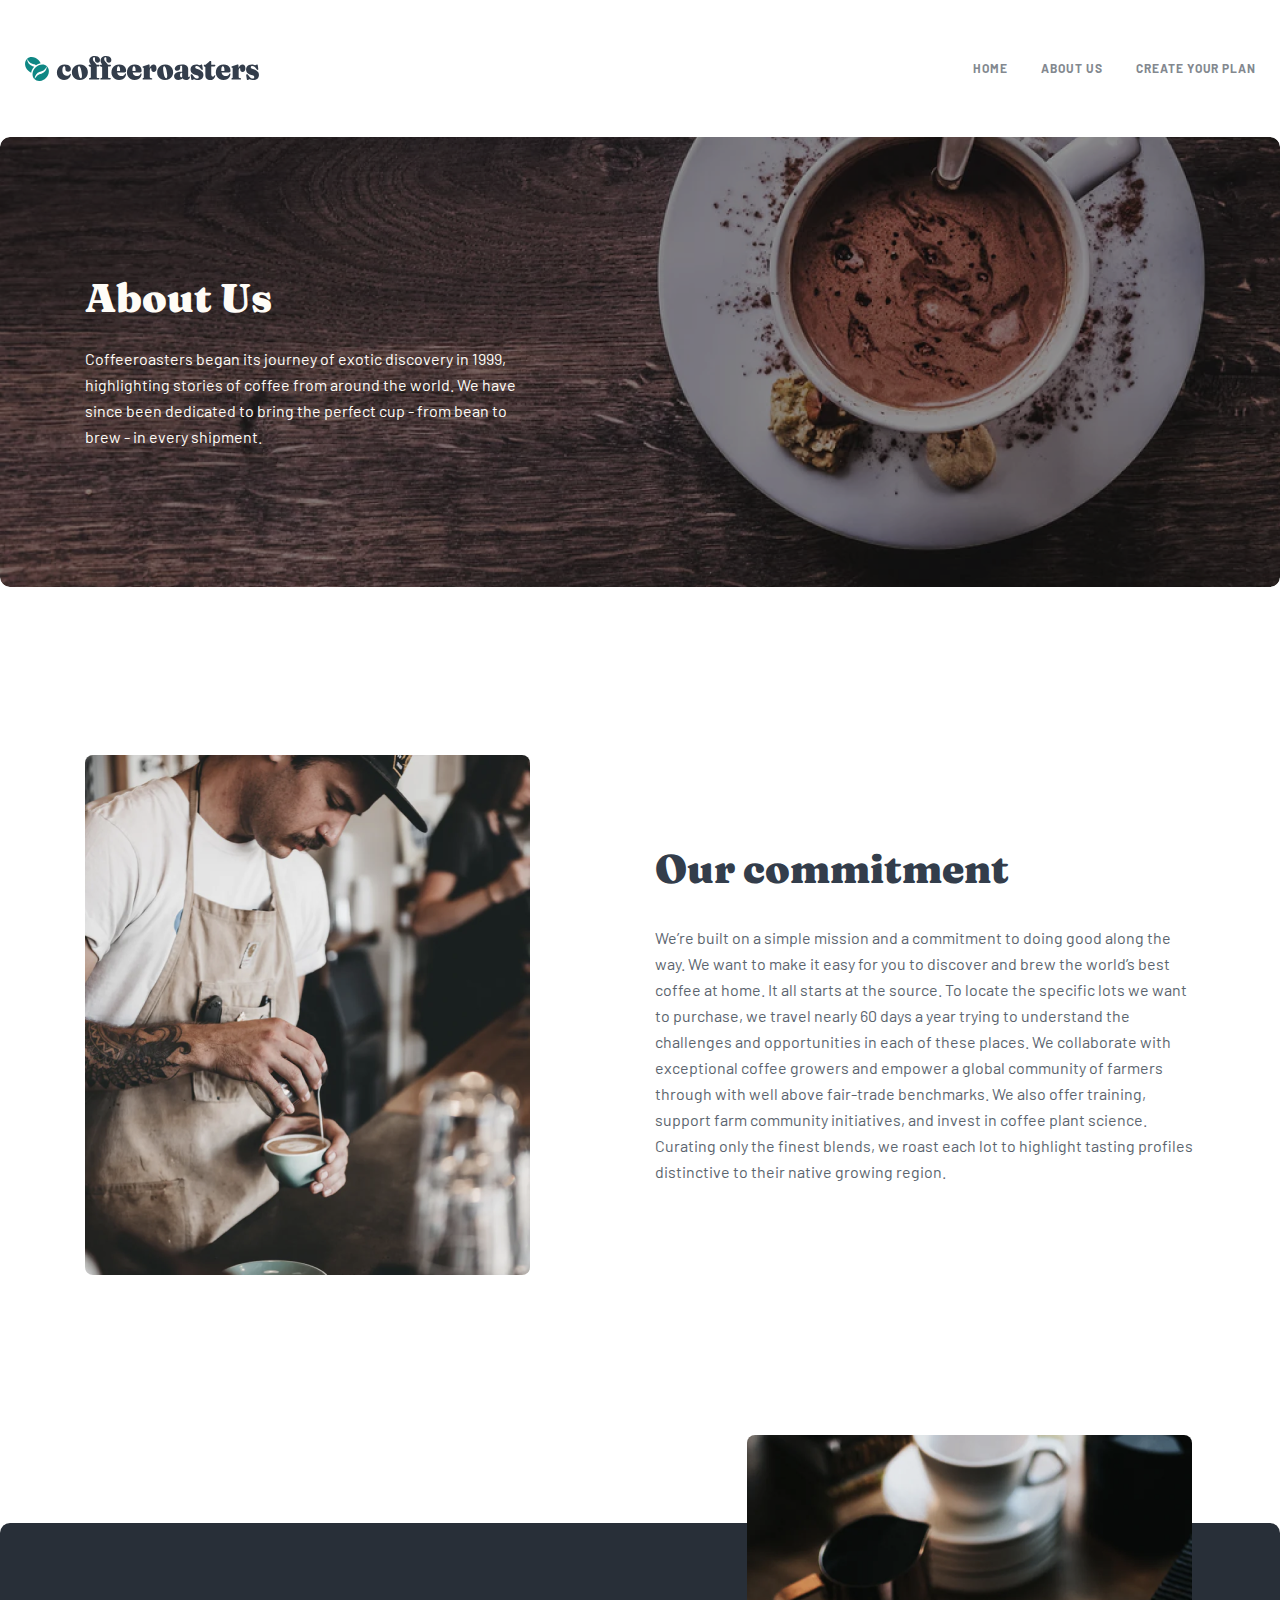
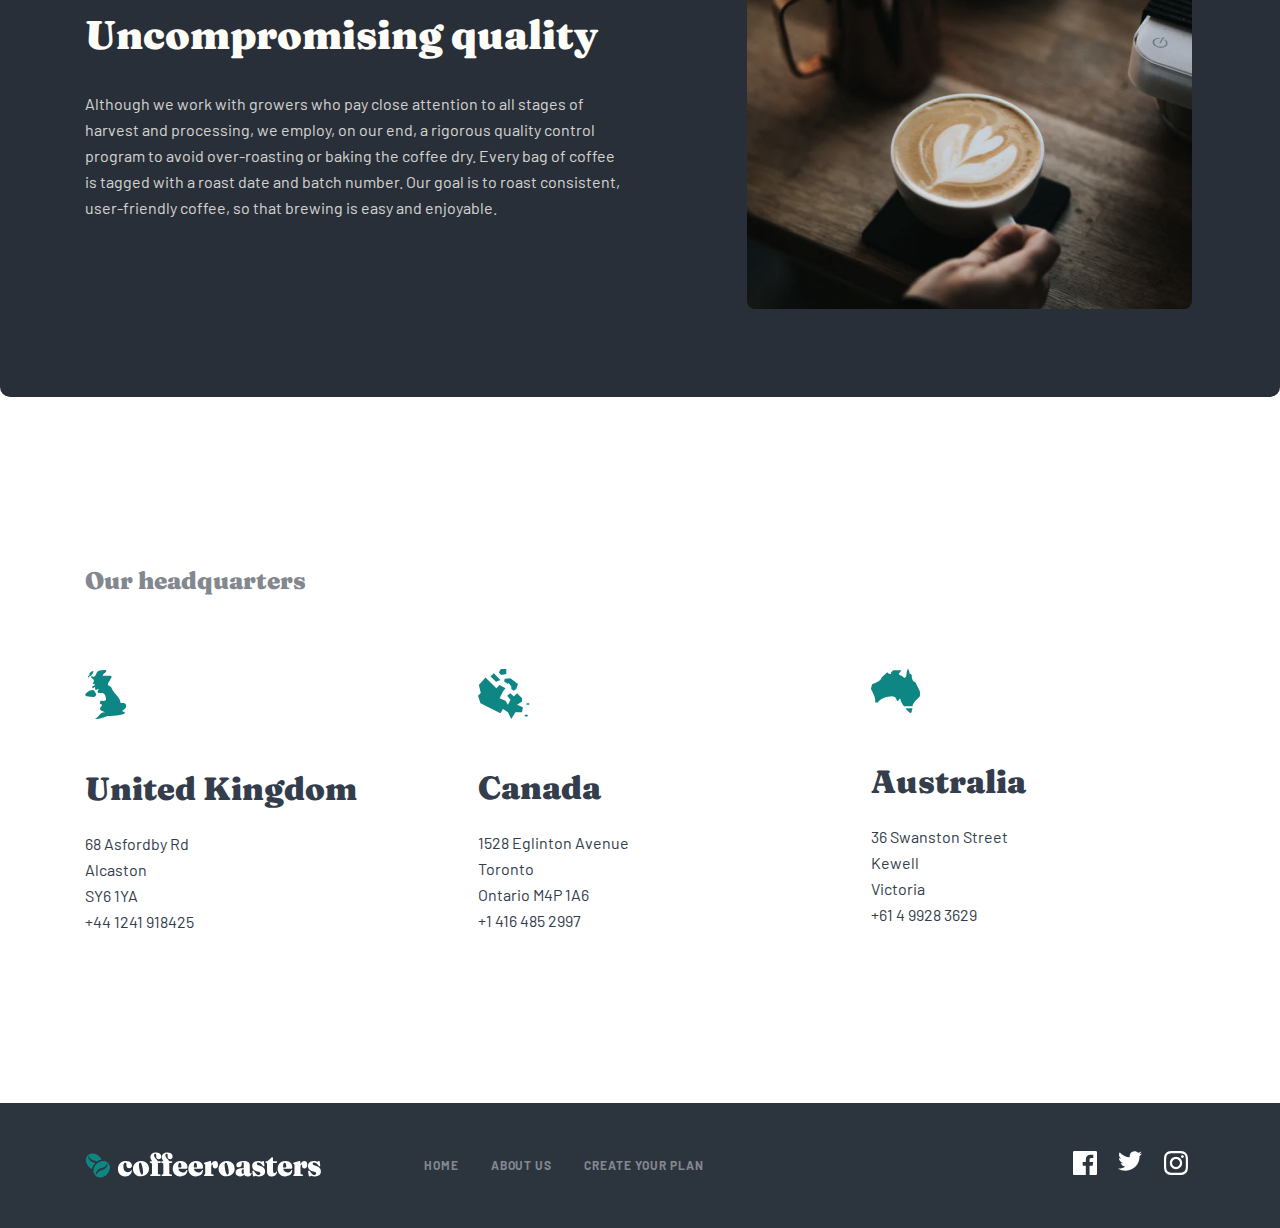
==== about.html @ fc342774 "comments finished" ====
<!DOCTYPE html>
<html lang="en">

<head>
    <meta charset="UTF-8">
    <meta http-equiv="X-UA-Compatible" content="IE=edge">
    <meta name="viewport" content="width=device-width, initial-scale=1.0">
    <link rel="stylesheet" href="./css/normalize.css">
    <link rel="stylesheet" href="./css/main.css">
    <!-- <link rel="stylesheet" href="./css/main.min.css"> -->
    <link rel="icon" href="./images/coffe-roaster.svg">
    <title>coffeeroasters</title>
</head>

<body>

    <header class="header">
        <div class="container header__container">
            <a href="#">
                <img class="header__logo" src="./images/logo.svg" alt="header-logo" width="236">
            </a>
            <ul class="header__list">
                <li class="header__item">
                    <a href="./index.html" class="header__link">home</a>
                </li>
                <li class="header__item">
                    <a href="./about.html" class="header__link">about us</a>
                </li>
                <li class="header__item">
                    <a href="#" class="header__link">create your plan</a>
                </li>
            </ul>
        </div>
    </header>

    <main class="main">

        <section class="hero-about">
            <div class="container hero-about__container">
                <div class="hero-about__wrapper">
                    <h2 class="hero-about__heading">About Us</h2>
                    <h4 class="hero-about__info">Coffeeroasters began its journey of exotic discovery in 1999,
                        highlighting stories of coffee from around the world. We have since been dedicated to bring the
                        perfect cup - from bean to brew - in every shipment.</h4>
                </div>
            </div>
        </section>

        <section class="commit">
            <div class="container commit__container">
                <div class="commit__left">
                    <img class="commit__img" src="./images/Commit.png" alt="Commit" width="445" height="520">
                </div>
                <div class="commit__right">
                    <h2 class="commit__name">Our commitment</h2>
                    <h4 class="commit__info">We’re built on a simple mission and a commitment to doing good along the
                        way. We want to make it easy for you to discover and brew the world’s best coffee at home. It
                        all starts at the source. To locate the specific lots we want to purchase, we travel nearly 60
                        days a year trying to understand the challenges and opportunities in each of these places. We
                        collaborate with exceptional coffee growers and empower a global community of farmers through
                        with well above fair-trade benchmarks. We also offer training, support farm community
                        initiatives, and invest in coffee plant science. Curating only the finest blends, we roast each
                        lot to highlight tasting profiles distinctive to their native growing region.</h4>
                </div>
            </div>
        </section>

        <section class="quality">
            <div class="container quality__container">
                <div class="quality__left">
                    <h2 class="quality__name">Uncompromising quality</h2>
                    <h4 class="quality__info">Although we work with growers who pay close attention to all stages of
                        harvest and processing, we employ, on our end, a rigorous quality control program to avoid
                        over-roasting or baking the coffee dry. Every bag of coffee is tagged with a roast date and
                        batch number. Our goal is to roast consistent, user-friendly coffee, so that brewing is easy and
                        enjoyable.</h4>
                </div>
                <div class="quality__right">
                    <img class="quality__img" src="./images/Quality.png" alt="Quality" width="445" height="474">
                </div>
            </div>
        </section>

        <section class="our-quarters">
            <div class="container our-quarters__container">
                <h3 class="our-quarters__name">Our headquarters</h3>
                <ul class="our-quarters__list">

                    <li class="our-quarters__item">
                        <h2 class="our-quarters__country">United Kingdom</h2>
                        <address class="our-quarters__location">
                            68 Asfordby Rd<br>Alcaston<br>SY6 1YA<br>+44 1241 918425
                        </address>
                    </li>

                    <li class="our-quarters__item">
                        <h2 class="our-quarters__country">Canada</h2>
                        <address class="our-quarters__location">
                            1528 Eglinton Avenue<br>Toronto<br>Ontario M4P 1A6<br>+1 416 485 2997
                        </address>
                    </li>

                    <li class="our-quarters__item">
                        <h2 class="our-quarters__country">Australia</h2>
                        <address class="our-quarters__location">
                            36 Swanston Street<br>Kewell<br>Victoria<br>+61 4 9928 3629
                        </address>
                    </li>
                </ul>
            </div>
        </section>

    </main>
    <footer class="footer">
        <div class="container footer__container">
            <div class="footer__left">
                <a href="#">
                    <img class="header__logo" src="./images/logo2.svg" alt="header-logo" width="236">
                </a>
            </div>

            <div class="footer__middle">
                <ul class="footer__list">
                    <li class="footer__item">
                        <a href="./index.html" class="footer__link">home</a>
                    </li>
                    <li class="footer__item">
                        <a href="./about.html" class="footer__link">about us</a>
                    </li>
                    <li class="footer__item">
                        <a href="#" class="footer__link">create your plan</a>
                    </li>
                </ul>
            </div>

            <div class="footer__right">
                <ul class="footer__network-list">
                    <li class="network-list__item">
                        <a class="network-list__img" href="#">
                            <svg width="24" height="24" viewBox="0 0 24 24" fill="none"
                                xmlns="http://www.w3.org/2000/svg">
                                <path id="facebook"
                                    d="M22.675 0H1.325C0.593 0 0 0.593 0 1.325V22.676C0 23.407 0.593 24 1.325 24H12.82V14.706H9.692V11.084H12.82V8.413C12.82 5.313 14.713 3.625 17.479 3.625C18.804 3.625 19.942 3.724 20.274 3.768V7.008L18.356 7.009C16.852 7.009 16.561 7.724 16.561 8.772V11.085H20.148L19.681 14.707H16.561V24H22.677C23.407 24 24 23.407 24 22.675V1.325C24 0.593 23.407 0 22.675 0Z" />
                            </svg>
                        </a>
                    </li>
                    <li class="network-list__item">
                        <a class="network-list__img" href="#">
                            <svg width="24" height="20" viewBox="0 0 24 20" fill="none"
                                xmlns="http://www.w3.org/2000/svg">
                                <path id="twitter"
                                    d="M24 2.55705C23.117 2.94905 22.168 3.21305 21.172 3.33205C22.189 2.72305 22.97 1.75805 23.337 0.608047C22.386 1.17205 21.332 1.58205 20.21 1.80305C19.313 0.846047 18.032 0.248047 16.616 0.248047C13.437 0.248047 11.101 3.21405 11.819 6.29305C7.728 6.08805 4.1 4.12805 1.671 1.14905C0.381 3.36205 1.002 6.25705 3.194 7.72305C2.388 7.69705 1.628 7.47605 0.965 7.10705C0.911 9.38805 2.546 11.522 4.914 11.997C4.221 12.185 3.462 12.229 2.69 12.081C3.316 14.037 5.134 15.46 7.29 15.5C5.22 17.123 2.612 17.848 0 17.54C2.179 18.937 4.768 19.752 7.548 19.752C16.69 19.752 21.855 12.031 21.543 5.10605C22.505 4.41105 23.34 3.54405 24 2.55705Z" />
                            </svg>
                        </a>
                    </li>
                    <li class="network-list__item">
                        <a class="network-list__img" href="#">
                            <svg width="24" height="24" viewBox="0 0 24 24" fill="none"
                                xmlns="http://www.w3.org/2000/svg">
                                <path id="instagram" fill-rule="evenodd" clip-rule="evenodd"
                                    d="M12 0C8.741 0 8.333 0.014 7.053 0.072C2.695 0.272 0.273 2.69 0.073 7.052C0.014 8.333 0 8.741 0 12C0 15.259 0.014 15.668 0.072 16.948C0.272 21.306 2.69 23.728 7.052 23.928C8.333 23.986 8.741 24 12 24C15.259 24 15.668 23.986 16.948 23.928C21.302 23.728 23.73 21.31 23.927 16.948C23.986 15.668 24 15.259 24 12C24 8.741 23.986 8.333 23.928 7.053C23.732 2.699 21.311 0.273 16.949 0.073C15.668 0.014 15.259 0 12 0ZM12 2.163C15.204 2.163 15.584 2.175 16.85 2.233C20.102 2.381 21.621 3.924 21.769 7.152C21.827 8.417 21.838 8.797 21.838 12.001C21.838 15.206 21.826 15.585 21.769 16.85C21.62 20.075 20.105 21.621 16.85 21.769C15.584 21.827 15.206 21.839 12 21.839C8.796 21.839 8.416 21.827 7.151 21.769C3.891 21.62 2.38 20.07 2.232 16.849C2.174 15.584 2.162 15.205 2.162 12C2.162 8.796 2.175 8.417 2.232 7.151C2.381 3.924 3.896 2.38 7.151 2.232C8.417 2.175 8.796 2.163 12 2.163ZM5.838 12C5.838 8.597 8.597 5.838 12 5.838C15.403 5.838 18.162 8.597 18.162 12C18.162 15.404 15.403 18.163 12 18.163C8.597 18.163 5.838 15.403 5.838 12ZM12 16C9.791 16 8 14.21 8 12C8 9.791 9.791 8 12 8C14.209 8 16 9.791 16 12C16 14.21 14.209 16 12 16ZM16.965 5.595C16.965 4.8 17.61 4.155 18.406 4.155C19.201 4.155 19.845 4.8 19.845 5.595C19.845 6.39 19.201 7.035 18.406 7.035C17.61 7.035 16.965 6.39 16.965 5.595Z" />
                            </svg>
                        </a>
                    </li>
                </ul>
            </div>
        </div>
    </footer>

</body>

</html>
---- css/main.css ----
@font-face {
    font-family: 'Fraunces';
    font-style: normal;
    font-weight: 400;
    src: url('../fonts/fraunces-v10-latin-regular.woff2') format('woff2'),
        url('../fonts/fraunces-v10-latin-regular.woff') format('woff');
}

@font-face {
    font-family: 'Fraunces';
    font-style: normal;
    font-weight: 900;
    src: url('../fonts/fraunces-v10-latin-900.woff2') format('woff2'),
        url('../fonts/fraunces-v10-latin-900.woff') format('woff');
}

@font-face {
    font-family: 'Barlow';
    font-style: normal;
    font-weight: 400;
    src: url('../fonts/barlow-v11-latin-regular.woff2') format('woff2'),
        url('../fonts/barlow-v11-latin-regular.woff') format('woff');
}

@font-face {
    font-family: 'Barlow';
    font-style: normal;
    font-weight: 700;
    src: url('../fonts/barlow-v11-latin-700.woff2') format('woff2'),
        url('../fonts/barlow-v11-latin-700.woff') format('woff');
}

* {
    margin: 0;
    padding: 0;
    box-sizing: border-box;
}

/* body {
    font-family: 'Barlow' 'Fraunce', sans-serif;
} */

li {
    list-style-type: none;
}

a {
    text-decoration: none;
}

img {
    vertical-align: middle;
}

section {
    width: 100%;
}

/* Landpage */

.visually-hidden {
    position: absolute;
    width: 1px;
    height: 1px;
    margin: -1px;
    padding: 0;
    border: 0;
    overflow: hidden;
    clip: rect(0 0 0 0);
}

.coffee-button {
    white-space: nowrap;
    overflow: hidden;
    text-overflow: ellipsis;
    width: 257px;
    padding: 15px 34px 16px 35px;
    cursor: pointer;
    color: #FEFCF7;
    background: #0E8784;
    border: none;
    text-align: center;
    border-radius: 6px;
    font-family: 'Fraunces';
    font-style: normal;
    font-weight: 900;
    font-size: 18px;
    line-height: 25px;
    transition: all 0.3s;
}

.coffee-button:hover {
    background: #66D2CF;
}

.coffee-button:active {
    transform: scale(0.95, 0.95);
    background: #E2DEDB;
}

.container {
    max-width: 1280px;
    width: 100%;
    margin-right: auto;
    margin-left: auto;
    padding-left: 24px;
    padding-right: 24px;
}

/* header */

header {
    margin-top: 45px;
    padding: 10px 0px 10px 0px;
    margin-bottom: 45px;
    background-color: white;
    position: sticky;
    top: -1px;
    z-index: 1;
}


.header__container {
    display: flex;
    justify-content: space-between;
    align-items: center;
}

.header__list {
    width: 283px;
    display: flex;
    justify-content: space-between;
    align-items: center;
}

.header__link {
    font-family: 'Barlow';
    font-style: normal;
    font-weight: 700;
    font-size: 12px;
    line-height: 15px;
    letter-spacing: 0.923077px;
    text-transform: uppercase;
    color: #83888F;
}

.header__link:hover {
    color: #0E8784;
}

.header__link:active {
    color: #333D4B;
}

/* hero */

.hero {
    margin-bottom: 136px;
}

.hero__container {
    background-image: url(/images/hero-img.png);
    border-radius: 10px;
    padding: 0px 86px 0px 86px;
}

.hero__wrapper {
    width: 493px;
    padding: 116px 0px 117px 0px;
}

.hero__heading {
    width: 493px;
    margin-bottom: 32px;
    font-family: 'Fraunces';
    font-style: normal;
    font-weight: 900;
    font-size: 72px;
    line-height: 72px;
    color: #FEFCF7;
}

.hero__info {
    width: 444px;
    margin-bottom: 56px;
    font-family: 'Barlow';
    font-style: normal;
    font-weight: 400;
    font-size: 16px;
    line-height: 26px;
    color: #FEFCF7;
    opacity: 0.8;
}

/* collection */

.collection {
    margin-bottom: 180px;
}

.collection__container {
    background-image: url(/images/collections.png);
    background-position: top;
    background-repeat: no-repeat;
    display: flex;
    flex-direction: column;
    align-items: center;

}

.collection__list {
    padding-top: 130px;
    width: 1111px;
    display: flex;
    justify-content: space-between;
}

.collection__item {
    transition: all 0.3s;
}

.collection__item:hover {
    transform: scale(1.05, 1.05);
}

.collection__link {
    width: 255px;
    display: flex;
    flex-direction: column;
    align-items: center;
}

.collection__name {
    margin-bottom: 24px;
    font-family: 'Fraunces';
    font-style: normal;
    font-weight: 900;
    font-size: 24px;
    line-height: 32px;
    text-align: center;
    color: #333D4B;
}

.collection__info {
    font-family: 'Barlow';
    font-style: normal;
    font-weight: 400;
    font-size: 16px;
    line-height: 26px;
    text-align: center;
    color: #333D4B;
}

/* choose */

.choose {
    margin-bottom: 351px;
}

.choose__container {
    position: relative;
    padding-top: 115px;
    padding-bottom: 318px;
    border-radius: 10px;
    background-color: #282F38;
}

.choose__wrapper {
    width: 540px;
    margin: auto;
    text-align: center;
}

.choose__heading {
    margin-bottom: 32px;
    font-family: 'Fraunces';
    font-style: normal;
    font-weight: 900;
    font-size: 40px;
    line-height: 48px;
    color: #FEFCF7;
}

.choose__text {
    font-family: 'Barlow';
    font-style: normal;
    font-weight: 400;
    font-size: 16px;
    line-height: 26px;
    color: #FEFCF7;
    mix-blend-mode: normal;
    opacity: 0.8;
}

.choose__list {
    width: 1230px;
    margin-top: 86px;
    position: absolute;
    display: flex;
    justify-content: center;
    align-items: center;
    flex-wrap: wrap;
}

.choose__item {
    width: 350px;
    padding: 72px 0px 48px 0px;
    margin-top: 30px;
    background: #0E8784;
    border-radius: 8px;
    display: flex;
    align-items: center;
    justify-content: center;
}

.choose__item:nth-child(3) {
    padding-top: 92px;
}

.choose__item+.choose__item {
    margin-left: 30px;
}

.choose__item:nth-child(1) .choose__item-wrapper::before {
    content: url(../images/Shape.svg);
}

.choose__item:nth-child(2) .choose__item-wrapper::before {
    content: url(../images/Gift.svg);
}

.choose__item:nth-child(3) .choose__item-wrapper::before {
    content: url(../images/Deliver.svg);
}

.choose__item-wrapper {
    width: 255px;
    margin: auto;
    text-align: center;
}

.choose__item-text {
    margin-top: 56px;
    margin-bottom: 24px;
    font-family: 'Fraunces';
    font-style: normal;
    font-weight: 900;
    font-size: 24px;
    line-height: 32px;
    text-align: center;
    color: #FEFCF7;
}

.choose__item-subtext {
    font-family: 'Barlow';
    font-style: normal;
    font-weight: 400;
    font-size: 16px;
    line-height: 26px;
    text-align: center;
    color: #FEFCF7;
}

/* work */

.work {
    margin-bottom: 200px;
}

.work__container {
    padding: 0px 85px 0px 85px;
}

.work__name {
    margin: auto;
    margin-bottom: 178px;
    font-family: 'Fraunces';
    font-style: normal;
    font-weight: 900;
    font-size: 24px;
    line-height: 32px;
    color: #83888F;
}

.work__list::before {
    content: url(../images/line.svg);
    width: 750px;
    position: absolute;
    margin-top: -101px;
}

.work__list {
    margin: auto;
    display: flex;
    margin-bottom: 64px;
    flex-wrap: wrap;
}

.work__item {
    width: 285px;
    transition: all 0.4s;
}

.work__item::before {
    content: url(../images/Oval.svg);
    position: absolute;
    margin-top: -104px;
}

.work__item+.work__item {
    margin-left: 95px;
}

.work__item-number {
    margin-bottom: 38px;
    font-family: 'Fraunces';
    font-style: normal;
    font-weight: 900;
    font-size: 72px;
    line-height: 72px;
    color: #FDD6BA;
}

.work__item-name {
    width: 255px;
    margin-bottom: 42px;
    font-family: 'Fraunces';
    font-style: normal;
    font-weight: 900;
    font-size: 32px;
    line-height: 36px;
    color: #333D4B;
}

.work__item-info {
    width: 285px;
    font-family: 'Barlow';
    font-style: normal;
    font-weight: 400;
    font-size: 16px;
    line-height: 26px;
    color: #333D4B;
}

/* footer */

.footer {
    background: #2C343E;
}

.footer__container {
    display: flex;
    align-items: center;
    padding: 48px 85px 48px 85px;
}

.footer__left {
    margin-right: 103px;
}

.footer__middle {
    margin-right: 369px;
}

.footer__list {
    display: flex;
}

.footer__link {
    font-family: 'Barlow';
    font-style: normal;
    font-weight: 700;
    font-size: 12px;
    line-height: 15px;
    letter-spacing: 0.923077px;
    text-transform: uppercase;
    color: #83888F;
}

.footer__item+.footer__item {
    margin-left: 32px;
}

.footer__link:hover {
    color: #0E8784;
}

.footer__link:active {
    color: white;
}

.footer__network-list {
    width: 115px;
    display: flex;
    justify-content: space-between;
}

#facebook {
    fill: white;
}

#facebook:hover {
    fill: #4267B2;
}

#twitter {
    fill: white;
}

#twitter:hover {
    fill: #1DA1F2;
}

#instagram {
    fill: white;
}

#instagram:hover {
    fill: #C13584;
}


/* About page */

.hero-about {
    margin-bottom: 168px;
}

.hero-about__container {
    background-image: url(/images/About_Us.png);
    border-radius: 10px;
    padding: 0px 85px 0px 85px;
}

.hero-about__wrapper {
    padding: 137px 0px 137px 0px;
}

.hero-about__heading {
    margin-bottom: 24px;
    font-family: 'Fraunces';
    font-style: normal;
    font-weight: 900;
    font-size: 40px;
    line-height: 48px;
    color: #FEFCF7;
}

.hero-about__info {
    width: 445px;
    font-family: 'Barlow';
    font-style: normal;
    font-weight: 400;
    font-size: 16px;
    line-height: 26px;
    color: #FEFCF7;
}

/* commit */

.commit {
    margin-bottom: 248px;
}

.commit__container {
    padding: 0px 85px 0px 85px;
    display: flex;
    justify-content: space-between;
    align-items: center;
}

.commit__img {
    border-radius: 8px;
}

.commit__name {
    margin-bottom: 32px;
    font-family: 'Fraunces';
    font-style: normal;
    font-weight: 900;
    font-size: 40px;
    line-height: 48px;
    color: #333D4B;
}

.commit__info {
    width: 540px;
    font-family: 'Barlow';
    font-style: normal;
    font-weight: 400;
    font-size: 16px;
    line-height: 26px;
    color: #333D4B;
    opacity: 0.8;
}

/* quality */

.quality {
    margin-bottom: 168px;
}

.quality__container {
    padding: 88px 85px 176px 85px;
    display: flex;
    justify-content: space-between;
    position: relative;
    border-radius: 10px;
    background-color: #282F38;
}

.quality__name {
    margin-bottom: 32px;
    font-family: 'Fraunces';
    font-style: normal;
    font-weight: 900;
    font-size: 40px;
    line-height: 48px;
    color: #FEFCF7;
}

.quality__info {
    width: 540px;
    font-family: 'Barlow';
    font-style: normal;
    font-weight: 400;
    font-size: 16px;
    line-height: 26px;
    color: #FEFCF7;
    opacity: 0.8;
}

.quality__img {
    position: absolute;
    margin: -176px 0px 0px -448px;
    border-radius: 8px;
}

/* our-quarters */

.our-quarters {
    margin-bottom: 168px;
}

.our-quarters__container {
    padding: 0px 85px 0px 85px;
}

.our-quarters__name {
    margin-bottom: 72px;
    font-family: 'Fraunces';
    font-style: normal;
    font-weight: 900;
    font-size: 24px;
    line-height: 32px;
    color: #83888F;
}

.our-quarters__list {
    display: flex;
}

.our-quarters__item {
    width: 285px;
}

.our-quarters__item+.our-quarters__item {
    margin-left: 108px;
}

.our-quarters__item:nth-child(1)::before {
    content: url(../images/UK.svg);
}

.our-quarters__item:nth-child(2)::before {
    content: url(../images/Canada.svg);
}

.our-quarters__item:nth-child(3)::before {
    content: url(../images/Australia.svg);
}

.our-quarters__country {
    padding-top: 47px;
    margin-bottom: 24px;
    font-family: 'Fraunces';
    font-style: normal;
    font-weight: 900;
    font-size: 32px;
    line-height: 36px;
    color: #333D4B;
}

.our-quarters__location {
    font-family: 'Barlow';
    font-style: normal;
    font-weight: 400;
    font-size: 16px;
    line-height: 26px;
    color: #333D4B;
}
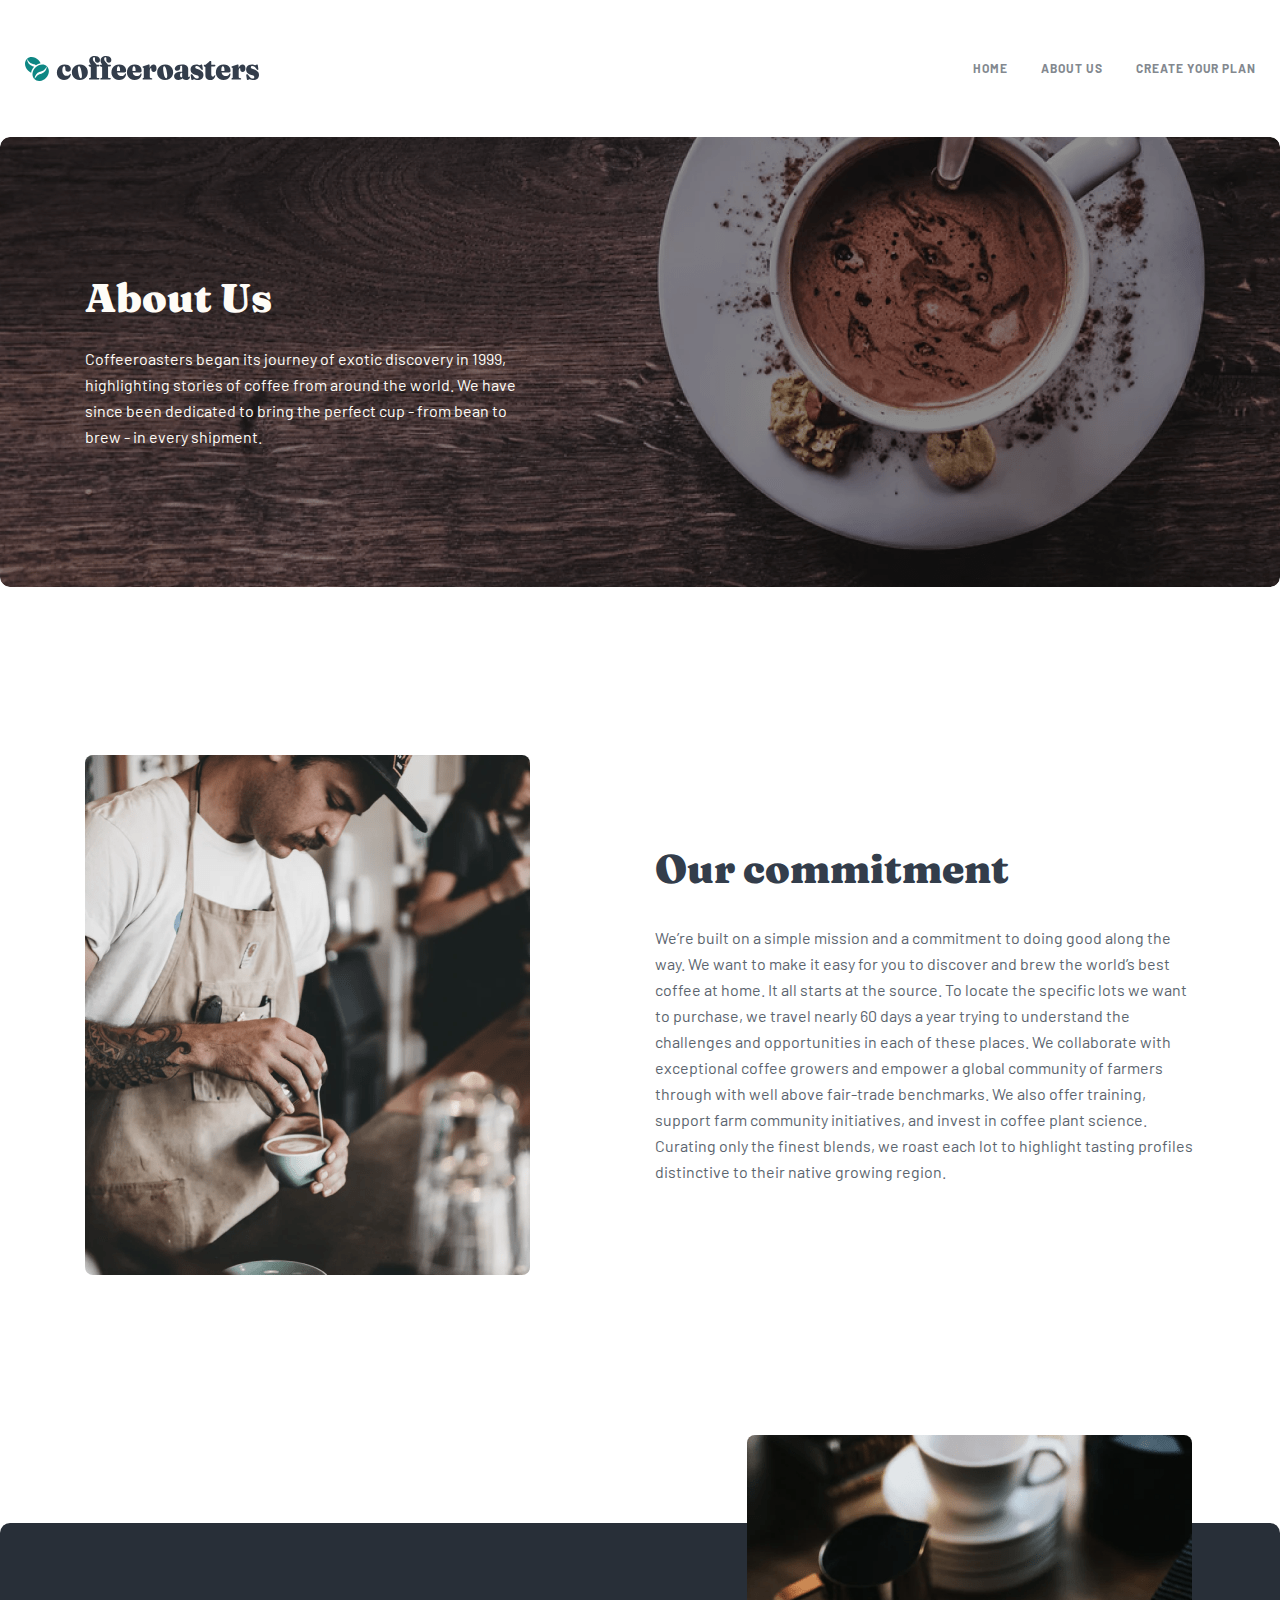
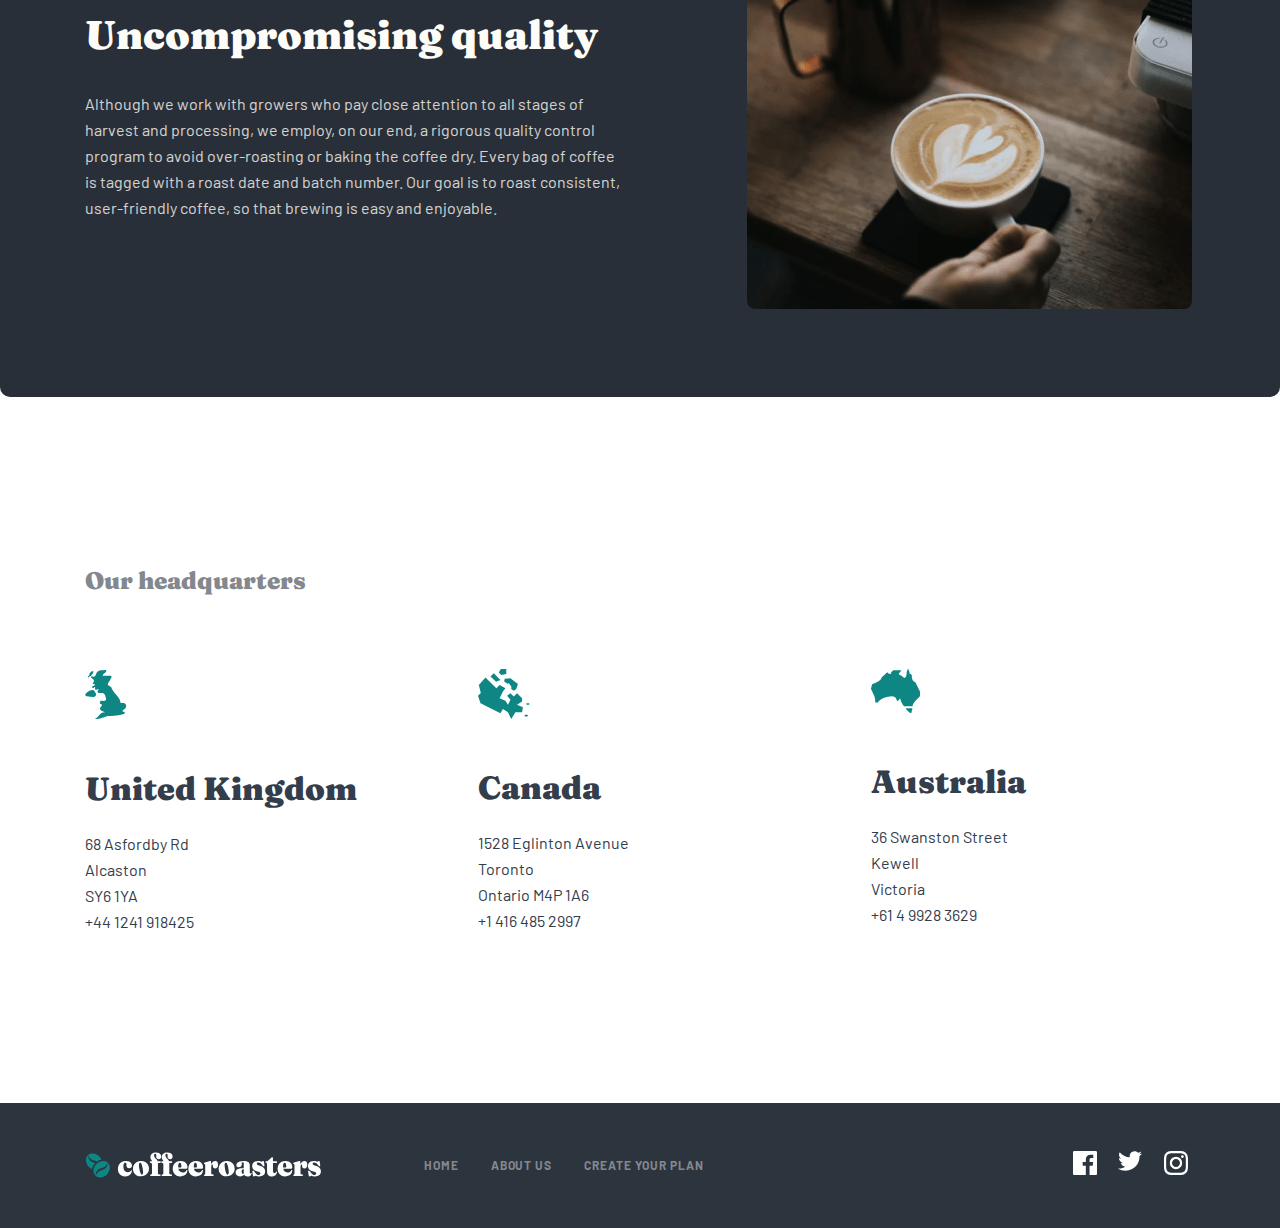
==== commit 681f4f78: "comments finished" ====
--- a/about.html
+++ b/about.html
@@ -16,7 +16,7 @@
 
     <header class="header">
         <div class="container header__container">
-            <a href="#">
+            <a href="index.html">
                 <img class="header__logo" src="./images/logo.svg" alt="header-logo" width="236">
             </a>
             <ul class="header__list">
@@ -24,10 +24,10 @@
                     <a href="./index.html" class="header__link">home</a>
                 </li>
                 <li class="header__item">
-                    <a href="./about.html" class="header__link">about us</a>
+                    <a href="#" class="header__link">about us</a>
                 </li>
                 <li class="header__item">
-                    <a href="#" class="header__link">create your plan</a>
+                    <a href="plan.html" class="header__link">create your plan</a>
                 </li>
             </ul>
         </div>
@@ -111,10 +111,11 @@
         </section>
 
     </main>
+
     <footer class="footer">
         <div class="container footer__container">
             <div class="footer__left">
-                <a href="#">
+                <a href="index.html">
                     <img class="header__logo" src="./images/logo2.svg" alt="header-logo" width="236">
                 </a>
             </div>
@@ -125,10 +126,10 @@
                         <a href="./index.html" class="footer__link">home</a>
                     </li>
                     <li class="footer__item">
-                        <a href="./about.html" class="footer__link">about us</a>
+                        <a href="#" class="footer__link">about us</a>
                     </li>
                     <li class="footer__item">
-                        <a href="#" class="footer__link">create your plan</a>
+                        <a href="plan.html" class="footer__link">create your plan</a>
                     </li>
                 </ul>
             </div>
--- a/css/main.css
+++ b/css/main.css
@@ -1,701 +1,1208 @@
+/*! normalize.css v8.0.1 | MIT License | github.com/necolas/normalize.css */
+/* Document
+   ========================================================================== */
+/**
+ * 1. Correct the line height in all browsers.
+ * 2. Prevent adjustments of font size after orientation changes in iOS.
+ */
+html {
+  line-height: 1.15;
+  /* 1 */
+  -webkit-text-size-adjust: 100%;
+  /* 2 */
+}
+
+/* Sections
+       ========================================================================== */
+/**
+     * Remove the margin in all browsers.
+     */
+body {
+  margin: 0;
+}
+
+/**
+     * Render the `main` element consistently in IE.
+     */
+main {
+  display: block;
+}
+
+/**
+     * Correct the font size and margin on `h1` elements within `section` and
+     * `article` contexts in Chrome, Firefox, and Safari.
+     */
+h1 {
+  font-size: 2em;
+  margin: 0.67em 0;
+}
+
+/* Grouping content
+       ========================================================================== */
+/**
+     * 1. Add the correct box sizing in Firefox.
+     * 2. Show the overflow in Edge and IE.
+     */
+hr {
+  -webkit-box-sizing: content-box;
+          box-sizing: content-box;
+  /* 1 */
+  height: 0;
+  /* 1 */
+  overflow: visible;
+  /* 2 */
+}
+
+/**
+     * 1. Correct the inheritance and scaling of font size in all browsers.
+     * 2. Correct the odd `em` font sizing in all browsers.
+     */
+pre {
+  font-family: monospace, monospace;
+  /* 1 */
+  font-size: 1em;
+  /* 2 */
+}
+
+/* Text-level semantics
+       ========================================================================== */
+/**
+     * Remove the gray background on active links in IE 10.
+     */
+a {
+  background-color: transparent;
+}
+
+/**
+     * 1. Remove the bottom border in Chrome 57-
+     * 2. Add the correct text decoration in Chrome, Edge, IE, Opera, and Safari.
+     */
+abbr[title] {
+  border-bottom: none;
+  /* 1 */
+  text-decoration: underline;
+  /* 2 */
+  -webkit-text-decoration: underline dotted;
+          text-decoration: underline dotted;
+  /* 2 */
+}
+
+/**
+     * Add the correct font weight in Chrome, Edge, and Safari.
+     */
+b,
+strong {
+  font-weight: bolder;
+}
+
+/**
+     * 1. Correct the inheritance and scaling of font size in all browsers.
+     * 2. Correct the odd `em` font sizing in all browsers.
+     */
+code,
+kbd,
+samp {
+  font-family: monospace, monospace;
+  /* 1 */
+  font-size: 1em;
+  /* 2 */
+}
+
+/**
+     * Add the correct font size in all browsers.
+     */
+small {
+  font-size: 80%;
+}
+
+/**
+     * Prevent `sub` and `sup` elements from affecting the line height in
+     * all browsers.
+     */
+sub,
+sup {
+  font-size: 75%;
+  line-height: 0;
+  position: relative;
+  vertical-align: baseline;
+}
+
+sub {
+  bottom: -0.25em;
+}
+
+sup {
+  top: -0.5em;
+}
+
+/* Embedded content
+       ========================================================================== */
+/**
+     * Remove the border on images inside links in IE 10.
+     */
+img {
+  border-style: none;
+}
+
+/* Forms
+       ========================================================================== */
+/**
+     * 1. Change the font styles in all browsers.
+     * 2. Remove the margin in Firefox and Safari.
+     */
+button,
+input,
+optgroup,
+select,
+textarea {
+  font-family: inherit;
+  /* 1 */
+  font-size: 100%;
+  /* 1 */
+  line-height: 1.15;
+  /* 1 */
+  margin: 0;
+  /* 2 */
+}
+
+/**
+     * Show the overflow in IE.
+     * 1. Show the overflow in Edge.
+     */
+button,
+input {
+  /* 1 */
+  overflow: visible;
+}
+
+/**
+     * Remove the inheritance of text transform in Edge, Firefox, and IE.
+     * 1. Remove the inheritance of text transform in Firefox.
+     */
+button,
+select {
+  /* 1 */
+  text-transform: none;
+}
+
+/**
+     * Correct the inability to style clickable types in iOS and Safari.
+     */
+button,
+[type="button"],
+[type="reset"],
+[type="submit"] {
+  -webkit-appearance: button;
+}
+
+/**
+     * Remove the inner border and padding in Firefox.
+     */
+button::-moz-focus-inner,
+[type="button"]::-moz-focus-inner,
+[type="reset"]::-moz-focus-inner,
+[type="submit"]::-moz-focus-inner {
+  border-style: none;
+  padding: 0;
+}
+
+/**
+     * Restore the focus styles unset by the previous rule.
+     */
+button:-moz-focusring,
+[type="button"]:-moz-focusring,
+[type="reset"]:-moz-focusring,
+[type="submit"]:-moz-focusring {
+  outline: 1px dotted ButtonText;
+}
+
+/**
+     * Correct the padding in Firefox.
+     */
+fieldset {
+  padding: 0.35em 0.75em 0.625em;
+}
+
+/**
+     * 1. Correct the text wrapping in Edge and IE.
+     * 2. Correct the color inheritance from `fieldset` elements in IE.
+     * 3. Remove the padding so developers are not caught out when they zero out
+     *    `fieldset` elements in all browsers.
+     */
+legend {
+  -webkit-box-sizing: border-box;
+          box-sizing: border-box;
+  /* 1 */
+  color: inherit;
+  /* 2 */
+  display: table;
+  /* 1 */
+  max-width: 100%;
+  /* 1 */
+  padding: 0;
+  /* 3 */
+  white-space: normal;
+  /* 1 */
+}
+
+/**
+     * Add the correct vertical alignment in Chrome, Firefox, and Opera.
+     */
+progress {
+  vertical-align: baseline;
+}
+
+/**
+     * Remove the default vertical scrollbar in IE 10+.
+     */
+textarea {
+  overflow: auto;
+}
+
+/**
+     * 1. Add the correct box sizing in IE 10.
+     * 2. Remove the padding in IE 10.
+     */
+[type="checkbox"],
+[type="radio"] {
+  -webkit-box-sizing: border-box;
+          box-sizing: border-box;
+  /* 1 */
+  padding: 0;
+  /* 2 */
+}
+
+/**
+     * Correct the cursor style of increment and decrement buttons in Chrome.
+     */
+[type="number"]::-webkit-inner-spin-button,
+[type="number"]::-webkit-outer-spin-button {
+  height: auto;
+}
+
+/**
+     * 1. Correct the odd appearance in Chrome and Safari.
+     * 2. Correct the outline style in Safari.
+     */
+[type="search"] {
+  -webkit-appearance: textfield;
+  /* 1 */
+  outline-offset: -2px;
+  /* 2 */
+}
+
+/**
+     * Remove the inner padding in Chrome and Safari on macOS.
+     */
+[type="search"]::-webkit-search-decoration {
+  -webkit-appearance: none;
+}
+
+/**
+     * 1. Correct the inability to style clickable types in iOS and Safari.
+     * 2. Change font properties to `inherit` in Safari.
+     */
+::-webkit-file-upload-button {
+  -webkit-appearance: button;
+  /* 1 */
+  font: inherit;
+  /* 2 */
+}
+
+/* Interactive
+       ========================================================================== */
+/*
+     * Add the correct display in Edge, IE 10+, and Firefox.
+     */
+details {
+  display: block;
+}
+
+/*
+     * Add the correct display in all browsers.
+     */
+summary {
+  display: list-item;
+}
+
+/* Misc
+       ========================================================================== */
+/**
+     * Add the correct display in IE 10+.
+     */
+template {
+  display: none;
+}
+
+/**
+     * Add the correct display in IE 10.
+     */
+[hidden] {
+  display: none;
+}
+
 @font-face {
-    font-family: 'Fraunces';
-    font-style: normal;
-    font-weight: 400;
-    src: url('../fonts/fraunces-v10-latin-regular.woff2') format('woff2'),
-        url('../fonts/fraunces-v10-latin-regular.woff') format('woff');
+  font-family: 'Fraunces';
+  font-style: normal;
+  font-weight: 400;
+  src: url("../fonts/fraunces-v10-latin-regular.woff2") format("woff2"), url("../fonts/fraunces-v10-latin-regular.woff") format("woff");
 }
 
 @font-face {
-    font-family: 'Fraunces';
-    font-style: normal;
-    font-weight: 900;
-    src: url('../fonts/fraunces-v10-latin-900.woff2') format('woff2'),
-        url('../fonts/fraunces-v10-latin-900.woff') format('woff');
+  font-family: 'Fraunces';
+  font-style: normal;
+  font-weight: 900;
+  src: url("../fonts/fraunces-v10-latin-900.woff2") format("woff2"), url("../fonts/fraunces-v10-latin-900.woff") format("woff");
 }
 
 @font-face {
-    font-family: 'Barlow';
-    font-style: normal;
-    font-weight: 400;
-    src: url('../fonts/barlow-v11-latin-regular.woff2') format('woff2'),
-        url('../fonts/barlow-v11-latin-regular.woff') format('woff');
+  font-family: 'Barlow';
+  font-style: normal;
+  font-weight: 400;
+  src: url("../fonts/barlow-v11-latin-regular.woff2") format("woff2"), url("../fonts/barlow-v11-latin-regular.woff") format("woff");
 }
 
 @font-face {
-    font-family: 'Barlow';
-    font-style: normal;
-    font-weight: 700;
-    src: url('../fonts/barlow-v11-latin-700.woff2') format('woff2'),
-        url('../fonts/barlow-v11-latin-700.woff') format('woff');
+  font-family: 'Barlow';
+  font-style: normal;
+  font-weight: 700;
+  src: url("../fonts/barlow-v11-latin-700.woff2") format("woff2"), url("../fonts/barlow-v11-latin-700.woff") format("woff");
 }
 
 * {
-    margin: 0;
-    padding: 0;
-    box-sizing: border-box;
-}
-
-/* body {
-    font-family: 'Barlow' 'Fraunce', sans-serif;
-} */
+  margin: 0;
+  padding: 0;
+  -webkit-box-sizing: border-box;
+          box-sizing: border-box;
+}
 
 li {
-    list-style-type: none;
+  list-style-type: none;
 }
 
 a {
-    text-decoration: none;
+  text-decoration: none;
 }
 
 img {
-    vertical-align: middle;
+  vertical-align: middle;
 }
 
 section {
-    width: 100%;
-}
-
-/* Landpage */
+  width: 100%;
+}
 
 .visually-hidden {
-    position: absolute;
-    width: 1px;
-    height: 1px;
-    margin: -1px;
-    padding: 0;
-    border: 0;
-    overflow: hidden;
-    clip: rect(0 0 0 0);
+  position: absolute;
+  width: 1px;
+  height: 1px;
+  margin: -1px;
+  padding: 0;
+  border: 0;
+  overflow: hidden;
+  clip: rect(0 0 0 0);
 }
 
 .coffee-button {
-    white-space: nowrap;
-    overflow: hidden;
-    text-overflow: ellipsis;
-    width: 257px;
-    padding: 15px 34px 16px 35px;
-    cursor: pointer;
-    color: #FEFCF7;
-    background: #0E8784;
-    border: none;
-    text-align: center;
-    border-radius: 6px;
-    font-family: 'Fraunces';
-    font-style: normal;
-    font-weight: 900;
-    font-size: 18px;
-    line-height: 25px;
-    transition: all 0.3s;
+  white-space: nowrap;
+  overflow: hidden;
+  text-overflow: ellipsis;
+  width: 257px;
+  padding: 15px 34px 16px 35px;
+  cursor: pointer;
+  color: #FEFCF7;
+  background: #0E8784;
+  border: none;
+  text-align: center;
+  border-radius: 6px;
+  font-family: 'Fraunces';
+  font-style: normal;
+  font-weight: 900;
+  font-size: 18px;
+  line-height: 25px;
+  -webkit-transition: all 0.3s;
+  transition: all 0.3s;
 }
 
 .coffee-button:hover {
-    background: #66D2CF;
+  background: #66D2CF;
 }
 
 .coffee-button:active {
-    transform: scale(0.95, 0.95);
-    background: #E2DEDB;
+  -webkit-transform: scale(0.95, 0.95);
+          transform: scale(0.95, 0.95);
+  background: #E2DEDB;
 }
 
 .container {
-    max-width: 1280px;
-    width: 100%;
-    margin-right: auto;
-    margin-left: auto;
-    padding-left: 24px;
-    padding-right: 24px;
-}
-
-/* header */
-
-header {
-    margin-top: 45px;
-    padding: 10px 0px 10px 0px;
-    margin-bottom: 45px;
-    background-color: white;
-    position: sticky;
-    top: -1px;
-    z-index: 1;
-}
-
+  max-width: 1280px;
+  width: 100%;
+  margin-right: auto;
+  margin-left: auto;
+  padding-left: 24px;
+  padding-right: 24px;
+}
+
+.header {
+  margin-top: 45px;
+  padding: 10px 0px 10px 0px;
+  margin-bottom: 45px;
+  background-color: white;
+  position: -webkit-sticky;
+  position: sticky;
+  top: -1px;
+  z-index: 1;
+}
 
 .header__container {
-    display: flex;
-    justify-content: space-between;
-    align-items: center;
+  display: -webkit-box;
+  display: -ms-flexbox;
+  display: flex;
+  -webkit-box-pack: justify;
+      -ms-flex-pack: justify;
+          justify-content: space-between;
+  -webkit-box-align: center;
+      -ms-flex-align: center;
+          align-items: center;
 }
 
 .header__list {
-    width: 283px;
-    display: flex;
-    justify-content: space-between;
-    align-items: center;
+  width: 283px;
+  display: -webkit-box;
+  display: -ms-flexbox;
+  display: flex;
+  -webkit-box-pack: justify;
+      -ms-flex-pack: justify;
+          justify-content: space-between;
+  -webkit-box-align: center;
+      -ms-flex-align: center;
+          align-items: center;
 }
 
 .header__link {
-    font-family: 'Barlow';
-    font-style: normal;
-    font-weight: 700;
-    font-size: 12px;
-    line-height: 15px;
-    letter-spacing: 0.923077px;
-    text-transform: uppercase;
-    color: #83888F;
+  font-family: 'Barlow';
+  font-style: normal;
+  font-weight: 700;
+  font-size: 12px;
+  line-height: 15px;
+  letter-spacing: 0.923077px;
+  text-transform: uppercase;
+  color: #83888F;
 }
 
 .header__link:hover {
-    color: #0E8784;
+  color: #0E8784;
 }
 
 .header__link:active {
-    color: #333D4B;
-}
-
-/* hero */
+  color: #333D4B;
+}
 
 .hero {
-    margin-bottom: 136px;
+  margin-bottom: 136px;
 }
 
 .hero__container {
-    background-image: url(/images/hero-img.png);
-    border-radius: 10px;
-    padding: 0px 86px 0px 86px;
+  background-image: url(/images/hero-img.png);
+  border-radius: 10px;
+  padding: 0px 86px 0px 86px;
 }
 
 .hero__wrapper {
-    width: 493px;
-    padding: 116px 0px 117px 0px;
+  width: 493px;
+  padding: 116px 0px 117px 0px;
 }
 
 .hero__heading {
-    width: 493px;
-    margin-bottom: 32px;
-    font-family: 'Fraunces';
-    font-style: normal;
-    font-weight: 900;
-    font-size: 72px;
-    line-height: 72px;
-    color: #FEFCF7;
+  width: 493px;
+  margin-bottom: 32px;
+  font-family: 'Fraunces';
+  font-style: normal;
+  font-weight: 900;
+  font-size: 72px;
+  line-height: 72px;
+  color: #FEFCF7;
 }
 
 .hero__info {
-    width: 444px;
-    margin-bottom: 56px;
-    font-family: 'Barlow';
-    font-style: normal;
-    font-weight: 400;
-    font-size: 16px;
-    line-height: 26px;
-    color: #FEFCF7;
-    opacity: 0.8;
-}
-
-/* collection */
+  width: 444px;
+  margin-bottom: 56px;
+  font-family: 'Barlow';
+  font-style: normal;
+  font-weight: 400;
+  font-size: 16px;
+  line-height: 26px;
+  color: #FEFCF7;
+  opacity: 0.8;
+}
 
 .collection {
-    margin-bottom: 180px;
+  margin-bottom: 180px;
 }
 
 .collection__container {
-    background-image: url(/images/collections.png);
-    background-position: top;
-    background-repeat: no-repeat;
-    display: flex;
-    flex-direction: column;
-    align-items: center;
-
+  background-image: url(/images/collections.png);
+  background-position: top;
+  background-repeat: no-repeat;
+  display: -webkit-box;
+  display: -ms-flexbox;
+  display: flex;
+  -webkit-box-orient: vertical;
+  -webkit-box-direction: normal;
+      -ms-flex-direction: column;
+          flex-direction: column;
+  -webkit-box-align: center;
+      -ms-flex-align: center;
+          align-items: center;
 }
 
 .collection__list {
-    padding-top: 130px;
-    width: 1111px;
-    display: flex;
-    justify-content: space-between;
+  padding-top: 130px;
+  width: 1111px;
+  display: -webkit-box;
+  display: -ms-flexbox;
+  display: flex;
+  -webkit-box-pack: justify;
+      -ms-flex-pack: justify;
+          justify-content: space-between;
 }
 
 .collection__item {
-    transition: all 0.3s;
+  -webkit-transition: all 0.3s;
+  transition: all 0.3s;
 }
 
 .collection__item:hover {
-    transform: scale(1.05, 1.05);
+  -webkit-transform: scale(1.05, 1.05);
+          transform: scale(1.05, 1.05);
 }
 
 .collection__link {
-    width: 255px;
-    display: flex;
-    flex-direction: column;
-    align-items: center;
+  width: 255px;
+  display: -webkit-box;
+  display: -ms-flexbox;
+  display: flex;
+  -webkit-box-orient: vertical;
+  -webkit-box-direction: normal;
+      -ms-flex-direction: column;
+          flex-direction: column;
+  -webkit-box-align: center;
+      -ms-flex-align: center;
+          align-items: center;
 }
 
 .collection__name {
-    margin-bottom: 24px;
-    font-family: 'Fraunces';
-    font-style: normal;
-    font-weight: 900;
-    font-size: 24px;
-    line-height: 32px;
-    text-align: center;
-    color: #333D4B;
+  margin-bottom: 24px;
+  font-family: 'Fraunces';
+  font-style: normal;
+  font-weight: 900;
+  font-size: 24px;
+  line-height: 32px;
+  text-align: center;
+  color: #333D4B;
 }
 
 .collection__info {
-    font-family: 'Barlow';
-    font-style: normal;
-    font-weight: 400;
-    font-size: 16px;
-    line-height: 26px;
-    text-align: center;
-    color: #333D4B;
-}
-
-/* choose */
+  font-family: 'Barlow';
+  font-style: normal;
+  font-weight: 400;
+  font-size: 16px;
+  line-height: 26px;
+  text-align: center;
+  color: #333D4B;
+}
 
 .choose {
-    margin-bottom: 351px;
+  margin-bottom: 351px;
 }
 
 .choose__container {
-    position: relative;
-    padding-top: 115px;
-    padding-bottom: 318px;
-    border-radius: 10px;
-    background-color: #282F38;
+  position: relative;
+  padding-top: 115px;
+  padding-bottom: 318px;
+  border-radius: 10px;
+  background-color: #282F38;
 }
 
 .choose__wrapper {
-    width: 540px;
-    margin: auto;
-    text-align: center;
+  width: 540px;
+  margin: auto;
+  text-align: center;
 }
 
 .choose__heading {
-    margin-bottom: 32px;
-    font-family: 'Fraunces';
-    font-style: normal;
-    font-weight: 900;
-    font-size: 40px;
-    line-height: 48px;
-    color: #FEFCF7;
+  margin-bottom: 32px;
+  font-family: 'Fraunces';
+  font-style: normal;
+  font-weight: 900;
+  font-size: 40px;
+  line-height: 48px;
+  color: #FEFCF7;
 }
 
 .choose__text {
-    font-family: 'Barlow';
-    font-style: normal;
-    font-weight: 400;
-    font-size: 16px;
-    line-height: 26px;
-    color: #FEFCF7;
-    mix-blend-mode: normal;
-    opacity: 0.8;
+  font-family: 'Barlow';
+  font-style: normal;
+  font-weight: 400;
+  font-size: 16px;
+  line-height: 26px;
+  color: #FEFCF7;
+  mix-blend-mode: normal;
+  opacity: 0.8;
 }
 
 .choose__list {
-    width: 1230px;
-    margin-top: 86px;
-    position: absolute;
-    display: flex;
-    justify-content: center;
-    align-items: center;
-    flex-wrap: wrap;
+  width: 1230px;
+  margin-top: 86px;
+  position: absolute;
+  display: -webkit-box;
+  display: -ms-flexbox;
+  display: flex;
+  -webkit-box-pack: center;
+      -ms-flex-pack: center;
+          justify-content: center;
+  -webkit-box-align: center;
+      -ms-flex-align: center;
+          align-items: center;
+  -ms-flex-wrap: wrap;
+      flex-wrap: wrap;
 }
 
 .choose__item {
-    width: 350px;
-    padding: 72px 0px 48px 0px;
-    margin-top: 30px;
-    background: #0E8784;
-    border-radius: 8px;
-    display: flex;
-    align-items: center;
-    justify-content: center;
+  width: 350px;
+  padding: 72px 0px 48px 0px;
+  margin-top: 30px;
+  background: #0E8784;
+  border-radius: 8px;
+  display: -webkit-box;
+  display: -ms-flexbox;
+  display: flex;
+  -webkit-box-align: center;
+      -ms-flex-align: center;
+          align-items: center;
+  -webkit-box-pack: center;
+      -ms-flex-pack: center;
+          justify-content: center;
 }
 
 .choose__item:nth-child(3) {
-    padding-top: 92px;
-}
-
-.choose__item+.choose__item {
-    margin-left: 30px;
+  padding-top: 92px;
+}
+
+.choose__item + .choose__item {
+  margin-left: 30px;
 }
 
 .choose__item:nth-child(1) .choose__item-wrapper::before {
-    content: url(../images/Shape.svg);
+  content: url(../images/Shape.svg);
 }
 
 .choose__item:nth-child(2) .choose__item-wrapper::before {
-    content: url(../images/Gift.svg);
+  content: url(../images/Gift.svg);
 }
 
 .choose__item:nth-child(3) .choose__item-wrapper::before {
-    content: url(../images/Deliver.svg);
+  content: url(../images/Deliver.svg);
 }
 
 .choose__item-wrapper {
-    width: 255px;
-    margin: auto;
-    text-align: center;
+  width: 255px;
+  margin: auto;
+  text-align: center;
 }
 
 .choose__item-text {
-    margin-top: 56px;
-    margin-bottom: 24px;
-    font-family: 'Fraunces';
-    font-style: normal;
-    font-weight: 900;
-    font-size: 24px;
-    line-height: 32px;
-    text-align: center;
-    color: #FEFCF7;
+  margin-top: 56px;
+  margin-bottom: 24px;
+  font-family: 'Fraunces';
+  font-style: normal;
+  font-weight: 900;
+  font-size: 24px;
+  line-height: 32px;
+  text-align: center;
+  color: #FEFCF7;
 }
 
 .choose__item-subtext {
-    font-family: 'Barlow';
-    font-style: normal;
-    font-weight: 400;
-    font-size: 16px;
-    line-height: 26px;
-    text-align: center;
-    color: #FEFCF7;
-}
-
-/* work */
+  font-family: 'Barlow';
+  font-style: normal;
+  font-weight: 400;
+  font-size: 16px;
+  line-height: 26px;
+  text-align: center;
+  color: #FEFCF7;
+}
 
 .work {
-    margin-bottom: 200px;
+  margin-bottom: 200px;
 }
 
 .work__container {
-    padding: 0px 85px 0px 85px;
+  padding: 0px 85px 0px 85px;
 }
 
 .work__name {
-    margin: auto;
-    margin-bottom: 178px;
-    font-family: 'Fraunces';
-    font-style: normal;
-    font-weight: 900;
-    font-size: 24px;
-    line-height: 32px;
-    color: #83888F;
+  margin: auto;
+  margin-bottom: 178px;
+  font-family: 'Fraunces';
+  font-style: normal;
+  font-weight: 900;
+  font-size: 24px;
+  line-height: 32px;
+  color: #83888F;
 }
 
 .work__list::before {
-    content: url(../images/line.svg);
-    width: 750px;
-    position: absolute;
-    margin-top: -101px;
+  content: url(../images/line.svg);
+  width: 750px;
+  position: absolute;
+  margin-top: -101px;
+  margin-left: 15px;
 }
 
 .work__list {
-    margin: auto;
-    display: flex;
-    margin-bottom: 64px;
-    flex-wrap: wrap;
+  margin: auto;
+  display: -webkit-box;
+  display: -ms-flexbox;
+  display: flex;
+  margin-bottom: 64px;
+  -ms-flex-wrap: wrap;
+      flex-wrap: wrap;
 }
 
 .work__item {
-    width: 285px;
-    transition: all 0.4s;
+  width: 285px;
+  -webkit-transition: all 0.4s;
+  transition: all 0.4s;
 }
 
 .work__item::before {
-    content: url(../images/Oval.svg);
-    position: absolute;
-    margin-top: -104px;
-}
-
-.work__item+.work__item {
-    margin-left: 95px;
+  content: url(../images/Oval.svg);
+  position: absolute;
+  margin-top: -104px;
+}
+
+.work__item + .work__item {
+  margin-left: 95px;
 }
 
 .work__item-number {
-    margin-bottom: 38px;
-    font-family: 'Fraunces';
-    font-style: normal;
-    font-weight: 900;
-    font-size: 72px;
-    line-height: 72px;
-    color: #FDD6BA;
+  margin-bottom: 38px;
+  font-family: 'Fraunces';
+  font-style: normal;
+  font-weight: 900;
+  font-size: 72px;
+  line-height: 72px;
+  color: #FDD6BA;
 }
 
 .work__item-name {
-    width: 255px;
-    margin-bottom: 42px;
-    font-family: 'Fraunces';
-    font-style: normal;
-    font-weight: 900;
-    font-size: 32px;
-    line-height: 36px;
-    color: #333D4B;
+  width: 255px;
+  margin-bottom: 42px;
+  font-family: 'Fraunces';
+  font-style: normal;
+  font-weight: 900;
+  font-size: 32px;
+  line-height: 36px;
+  color: #333D4B;
 }
 
 .work__item-info {
-    width: 285px;
-    font-family: 'Barlow';
-    font-style: normal;
-    font-weight: 400;
-    font-size: 16px;
-    line-height: 26px;
-    color: #333D4B;
-}
-
-/* footer */
+  width: 285px;
+  font-family: 'Barlow';
+  font-style: normal;
+  font-weight: 400;
+  font-size: 16px;
+  line-height: 26px;
+  color: #333D4B;
+}
+
+.hero-about {
+  margin-bottom: 168px;
+}
+
+.hero-about__container {
+  background-image: url(/images/About_Us.png);
+  border-radius: 10px;
+  padding: 0px 85px 0px 85px;
+}
+
+.hero-about__wrapper {
+  padding: 137px 0px 137px 0px;
+}
+
+.hero-about__heading {
+  margin-bottom: 24px;
+  font-family: 'Fraunces';
+  font-style: normal;
+  font-weight: 900;
+  font-size: 40px;
+  line-height: 48px;
+  color: #FEFCF7;
+}
+
+.hero-about__info {
+  width: 445px;
+  font-family: 'Barlow';
+  font-style: normal;
+  font-weight: 400;
+  font-size: 16px;
+  line-height: 26px;
+  color: #FEFCF7;
+}
+
+.commit {
+  margin-bottom: 248px;
+}
+
+.commit__container {
+  padding: 0px 85px 0px 85px;
+  display: -webkit-box;
+  display: -ms-flexbox;
+  display: flex;
+  -webkit-box-pack: justify;
+      -ms-flex-pack: justify;
+          justify-content: space-between;
+  -webkit-box-align: center;
+      -ms-flex-align: center;
+          align-items: center;
+}
+
+.commit__img {
+  border-radius: 8px;
+}
+
+.commit__name {
+  margin-bottom: 32px;
+  font-family: 'Fraunces';
+  font-style: normal;
+  font-weight: 900;
+  font-size: 40px;
+  line-height: 48px;
+  color: #333D4B;
+}
+
+.commit__info {
+  width: 540px;
+  font-family: 'Barlow';
+  font-style: normal;
+  font-weight: 400;
+  font-size: 16px;
+  line-height: 26px;
+  color: #333D4B;
+  opacity: 0.8;
+}
+
+.quality {
+  margin-bottom: 168px;
+}
+
+.quality__container {
+  padding: 88px 85px 176px 85px;
+  display: -webkit-box;
+  display: -ms-flexbox;
+  display: flex;
+  -webkit-box-pack: justify;
+      -ms-flex-pack: justify;
+          justify-content: space-between;
+  position: relative;
+  border-radius: 10px;
+  background-color: #282F38;
+}
+
+.quality__name {
+  margin-bottom: 32px;
+  font-family: 'Fraunces';
+  font-style: normal;
+  font-weight: 900;
+  font-size: 40px;
+  line-height: 48px;
+  color: #FEFCF7;
+}
+
+.quality__info {
+  width: 540px;
+  font-family: 'Barlow';
+  font-style: normal;
+  font-weight: 400;
+  font-size: 16px;
+  line-height: 26px;
+  color: #FEFCF7;
+  opacity: 0.8;
+}
+
+.quality__img {
+  position: absolute;
+  margin: -176px 0px 0px -448px;
+  border-radius: 8px;
+}
+
+.our-quarters {
+  margin-bottom: 168px;
+}
+
+.our-quarters__container {
+  padding: 0px 85px 0px 85px;
+}
+
+.our-quarters__name {
+  margin-bottom: 72px;
+  font-family: 'Fraunces';
+  font-style: normal;
+  font-weight: 900;
+  font-size: 24px;
+  line-height: 32px;
+  color: #83888F;
+}
+
+.our-quarters__list {
+  display: -webkit-box;
+  display: -ms-flexbox;
+  display: flex;
+}
+
+.our-quarters__item {
+  width: 285px;
+}
+
+.our-quarters__item + .our-quarters__item {
+  margin-left: 108px;
+}
+
+.our-quarters__item:nth-child(1)::before {
+  content: url(../images/UK.svg);
+}
+
+.our-quarters__item:nth-child(2)::before {
+  content: url(../images/Canada.svg);
+}
+
+.our-quarters__item:nth-child(3)::before {
+  content: url(../images/Australia.svg);
+}
+
+.our-quarters__country {
+  padding-top: 47px;
+  margin-bottom: 24px;
+  font-family: 'Fraunces';
+  font-style: normal;
+  font-weight: 900;
+  font-size: 32px;
+  line-height: 36px;
+  color: #333D4B;
+}
+
+.our-quarters__location {
+  font-family: 'Barlow';
+  font-style: normal;
+  font-weight: 400;
+  font-size: 16px;
+  line-height: 26px;
+  color: #333D4B;
+}
+
+.hero-plan {
+  margin-bottom: 168px;
+}
+
+.hero-plan__container {
+  background-image: url(/images/Create_plan.png);
+  border-radius: 10px;
+  padding: 0px 86px 0px 86px;
+}
+
+.hero-plan__wrapper {
+  padding: 134px 0px 134px 0px;
+}
+
+.hero-plan__heading {
+  margin-bottom: 32px;
+  font-family: 'Fraunces';
+  font-style: normal;
+  font-weight: 900;
+  font-size: 72px;
+  line-height: 72px;
+  color: #FEFCF7;
+}
+
+.hero-plan__info {
+  width: 445px;
+  font-family: 'Barlow';
+  font-style: normal;
+  font-weight: 400;
+  font-size: 16px;
+  line-height: 26px;
+  color: #FEFCF7;
+  mix-blend-mode: normal;
+  opacity: 0.8;
+}
+
+.work-plan__container {
+  padding: 189px 85px 47px 85px;
+  background-color: #333D4B;
+  border-radius: 10px;
+}
+
+.work-plan .work__item-name {
+  color: #FEFCF7;
+}
+
+.work-plan .work__item::before {
+  content: url(../images/Oval2.svg);
+  position: absolute;
+  margin-top: -104px;
+}
+
+.work-plan .work__item-info {
+  color: #FEFCF7;
+}
+
+.types__container {
+  display: -webkit-box;
+  display: -ms-flexbox;
+  display: flex;
+}
+
+.types__titles {
+  width: 255px;
+}
+
+.types__title-item {
+  display: -webkit-box;
+  display: -ms-flexbox;
+  display: flex;
+  margin-bottom: 49px;
+}
+
+.types__title-text {
+  margin-right: 28px;
+  font-family: 'Fraunces';
+  font-style: normal;
+  font-weight: 900;
+  font-size: 24px;
+  line-height: 32px;
+  color: #83888F;
+  opacity: 50%;
+}
+
+.types__title-item:nth-child(1) > .types__title-text {
+  color: #0E8784;
+}
+
+.types__title-subtext {
+  font-family: 'Fraunces';
+  font-style: normal;
+  font-weight: 900;
+  font-size: 24px;
+  line-height: 32px;
+  color: #333D4B;
+  opacity: 50%;
+}
+
+.types__title-item:hover {
+  cursor: pointer;
+}
+
+.types__title-item:hover > .types__title-text {
+  opacity: 1;
+}
+
+.types__title-item:hover > .types__title-subtext {
+  opacity: 1;
+}
+
+.types__title-item::after {
+  content: url(/images/underline.svg);
+  position: absolute;
+  margin-top: 34px;
+}
+
+.types__title-item:last-of-type::after {
+  content: none;
+}
 
 .footer {
-    background: #2C343E;
+  background: #2C343E;
 }
 
 .footer__container {
-    display: flex;
-    align-items: center;
-    padding: 48px 85px 48px 85px;
+  display: -webkit-box;
+  display: -ms-flexbox;
+  display: flex;
+  -webkit-box-align: center;
+      -ms-flex-align: center;
+          align-items: center;
+  padding: 48px 85px 48px 85px;
 }
 
 .footer__left {
-    margin-right: 103px;
+  margin-right: 103px;
 }
 
 .footer__middle {
-    margin-right: 369px;
+  margin-right: 369px;
 }
 
 .footer__list {
-    display: flex;
+  display: -webkit-box;
+  display: -ms-flexbox;
+  display: flex;
 }
 
 .footer__link {
-    font-family: 'Barlow';
-    font-style: normal;
-    font-weight: 700;
-    font-size: 12px;
-    line-height: 15px;
-    letter-spacing: 0.923077px;
-    text-transform: uppercase;
-    color: #83888F;
-}
-
-.footer__item+.footer__item {
-    margin-left: 32px;
+  font-family: 'Barlow';
+  font-style: normal;
+  font-weight: 700;
+  font-size: 12px;
+  line-height: 15px;
+  letter-spacing: 0.923077px;
+  text-transform: uppercase;
+  color: #83888F;
+}
+
+.footer__item + .footer__item {
+  margin-left: 32px;
 }
 
 .footer__link:hover {
-    color: #0E8784;
+  color: #0E8784;
 }
 
 .footer__link:active {
-    color: white;
+  color: white;
 }
 
 .footer__network-list {
-    width: 115px;
-    display: flex;
-    justify-content: space-between;
-}
-
-#facebook {
-    fill: white;
-}
-
-#facebook:hover {
-    fill: #4267B2;
-}
-
-#twitter {
-    fill: white;
-}
-
-#twitter:hover {
-    fill: #1DA1F2;
-}
-
-#instagram {
-    fill: white;
-}
-
-#instagram:hover {
-    fill: #C13584;
-}
-
-
-/* About page */
-
-.hero-about {
-    margin-bottom: 168px;
-}
-
-.hero-about__container {
-    background-image: url(/images/About_Us.png);
-    border-radius: 10px;
-    padding: 0px 85px 0px 85px;
-}
-
-.hero-about__wrapper {
-    padding: 137px 0px 137px 0px;
-}
-
-.hero-about__heading {
-    margin-bottom: 24px;
-    font-family: 'Fraunces';
-    font-style: normal;
-    font-weight: 900;
-    font-size: 40px;
-    line-height: 48px;
-    color: #FEFCF7;
-}
-
-.hero-about__info {
-    width: 445px;
-    font-family: 'Barlow';
-    font-style: normal;
-    font-weight: 400;
-    font-size: 16px;
-    line-height: 26px;
-    color: #FEFCF7;
-}
-
-/* commit */
-
-.commit {
-    margin-bottom: 248px;
-}
-
-.commit__container {
-    padding: 0px 85px 0px 85px;
-    display: flex;
-    justify-content: space-between;
-    align-items: center;
-}
-
-.commit__img {
-    border-radius: 8px;
-}
-
-.commit__name {
-    margin-bottom: 32px;
-    font-family: 'Fraunces';
-    font-style: normal;
-    font-weight: 900;
-    font-size: 40px;
-    line-height: 48px;
-    color: #333D4B;
-}
-
-.commit__info {
-    width: 540px;
-    font-family: 'Barlow';
-    font-style: normal;
-    font-weight: 400;
-    font-size: 16px;
-    line-height: 26px;
-    color: #333D4B;
-    opacity: 0.8;
-}
-
-/* quality */
-
-.quality {
-    margin-bottom: 168px;
-}
-
-.quality__container {
-    padding: 88px 85px 176px 85px;
-    display: flex;
-    justify-content: space-between;
-    position: relative;
-    border-radius: 10px;
-    background-color: #282F38;
-}
-
-.quality__name {
-    margin-bottom: 32px;
-    font-family: 'Fraunces';
-    font-style: normal;
-    font-weight: 900;
-    font-size: 40px;
-    line-height: 48px;
-    color: #FEFCF7;
-}
-
-.quality__info {
-    width: 540px;
-    font-family: 'Barlow';
-    font-style: normal;
-    font-weight: 400;
-    font-size: 16px;
-    line-height: 26px;
-    color: #FEFCF7;
-    opacity: 0.8;
-}
-
-.quality__img {
-    position: absolute;
-    margin: -176px 0px 0px -448px;
-    border-radius: 8px;
-}
-
-/* our-quarters */
-
-.our-quarters {
-    margin-bottom: 168px;
-}
-
-.our-quarters__container {
-    padding: 0px 85px 0px 85px;
-}
-
-.our-quarters__name {
-    margin-bottom: 72px;
-    font-family: 'Fraunces';
-    font-style: normal;
-    font-weight: 900;
-    font-size: 24px;
-    line-height: 32px;
-    color: #83888F;
-}
-
-.our-quarters__list {
-    display: flex;
-}
-
-.our-quarters__item {
-    width: 285px;
-}
-
-.our-quarters__item+.our-quarters__item {
-    margin-left: 108px;
-}
-
-.our-quarters__item:nth-child(1)::before {
-    content: url(../images/UK.svg);
-}
-
-.our-quarters__item:nth-child(2)::before {
-    content: url(../images/Canada.svg);
-}
-
-.our-quarters__item:nth-child(3)::before {
-    content: url(../images/Australia.svg);
-}
-
-.our-quarters__country {
-    padding-top: 47px;
-    margin-bottom: 24px;
-    font-family: 'Fraunces';
-    font-style: normal;
-    font-weight: 900;
-    font-size: 32px;
-    line-height: 36px;
-    color: #333D4B;
-}
-
-.our-quarters__location {
-    font-family: 'Barlow';
-    font-style: normal;
-    font-weight: 400;
-    font-size: 16px;
-    line-height: 26px;
-    color: #333D4B;
-}+  width: 115px;
+  display: -webkit-box;
+  display: -ms-flexbox;
+  display: flex;
+  -webkit-box-pack: justify;
+      -ms-flex-pack: justify;
+          justify-content: space-between;
+}
+
+.footer #facebook {
+  fill: white;
+}
+
+.footer #facebook:hover {
+  fill: #FDD6BA;
+}
+
+.footer #twitter {
+  fill: white;
+}
+
+.footer #twitter:hover {
+  fill: #FDD6BA;
+}
+
+.footer #instagram {
+  fill: white;
+}
+
+.footer #instagram:hover {
+  fill: #FDD6BA;
+}
+/*# sourceMappingURL=main.css.map */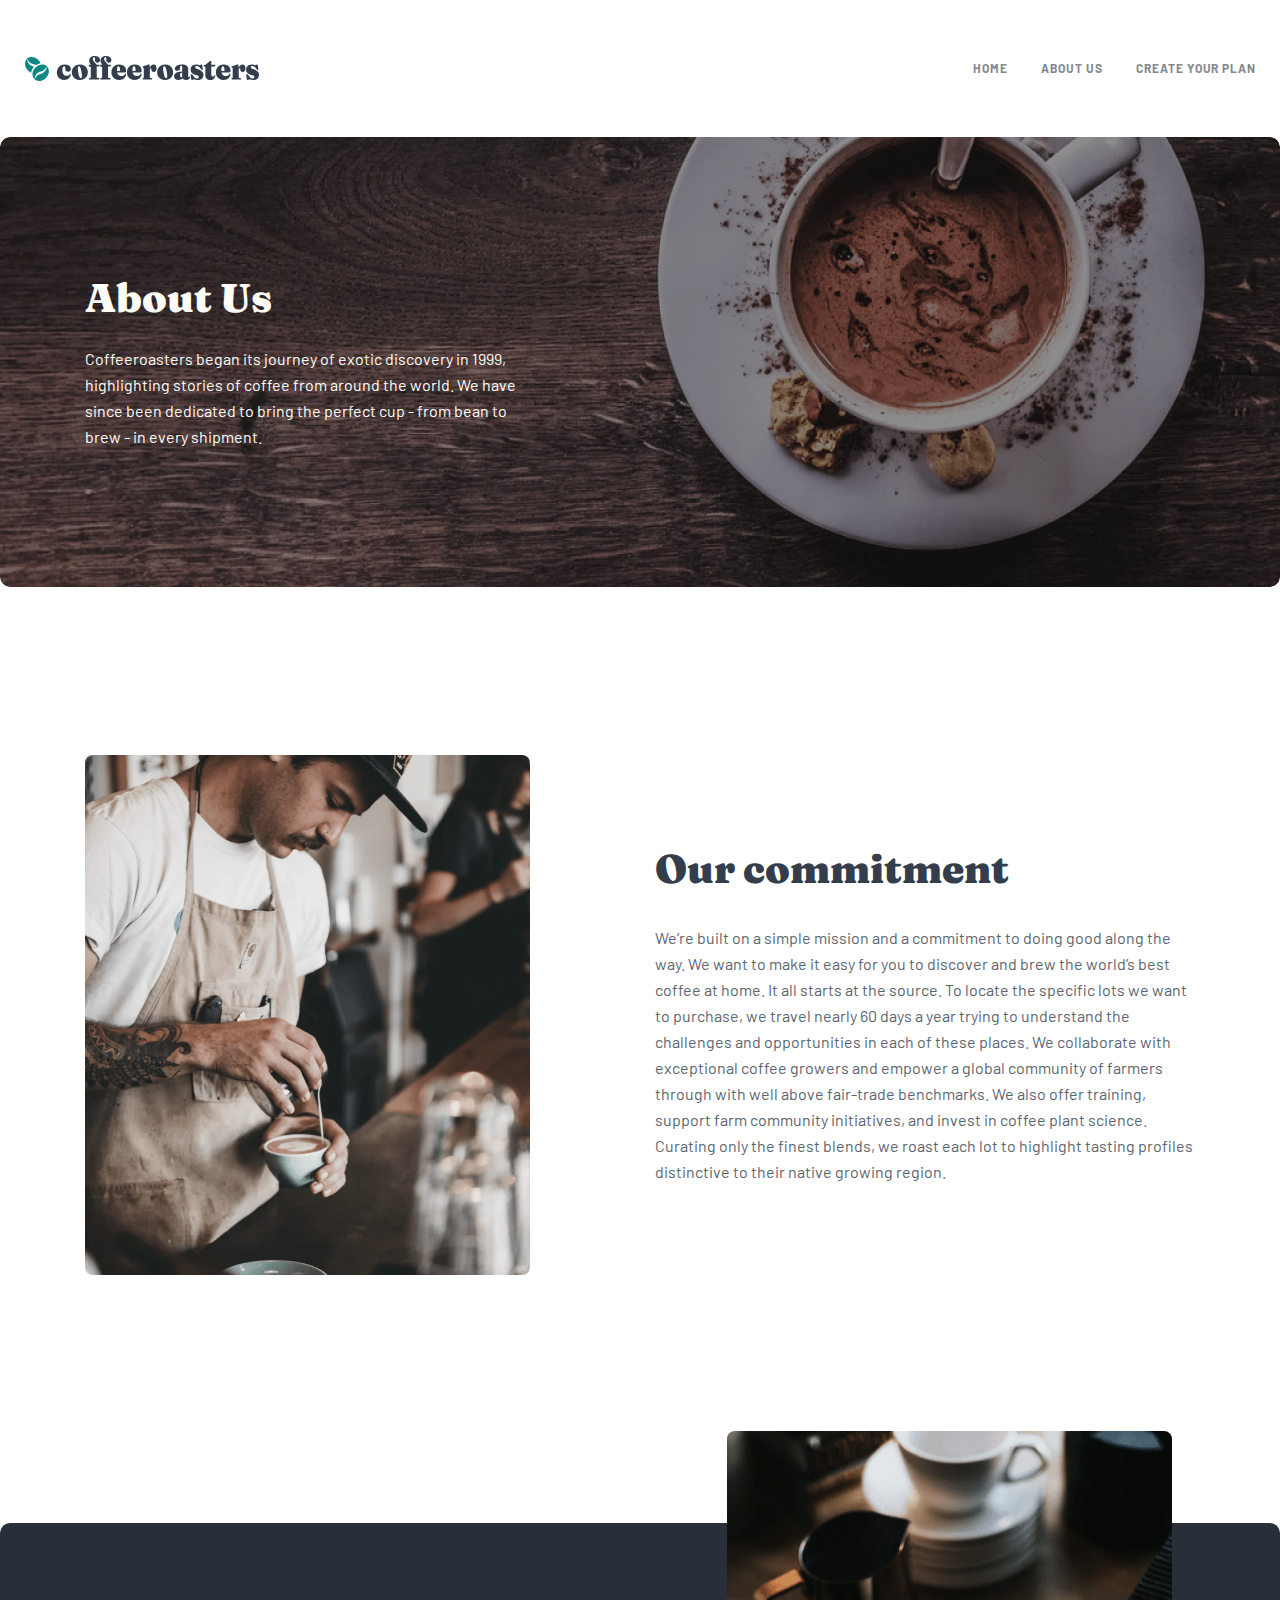
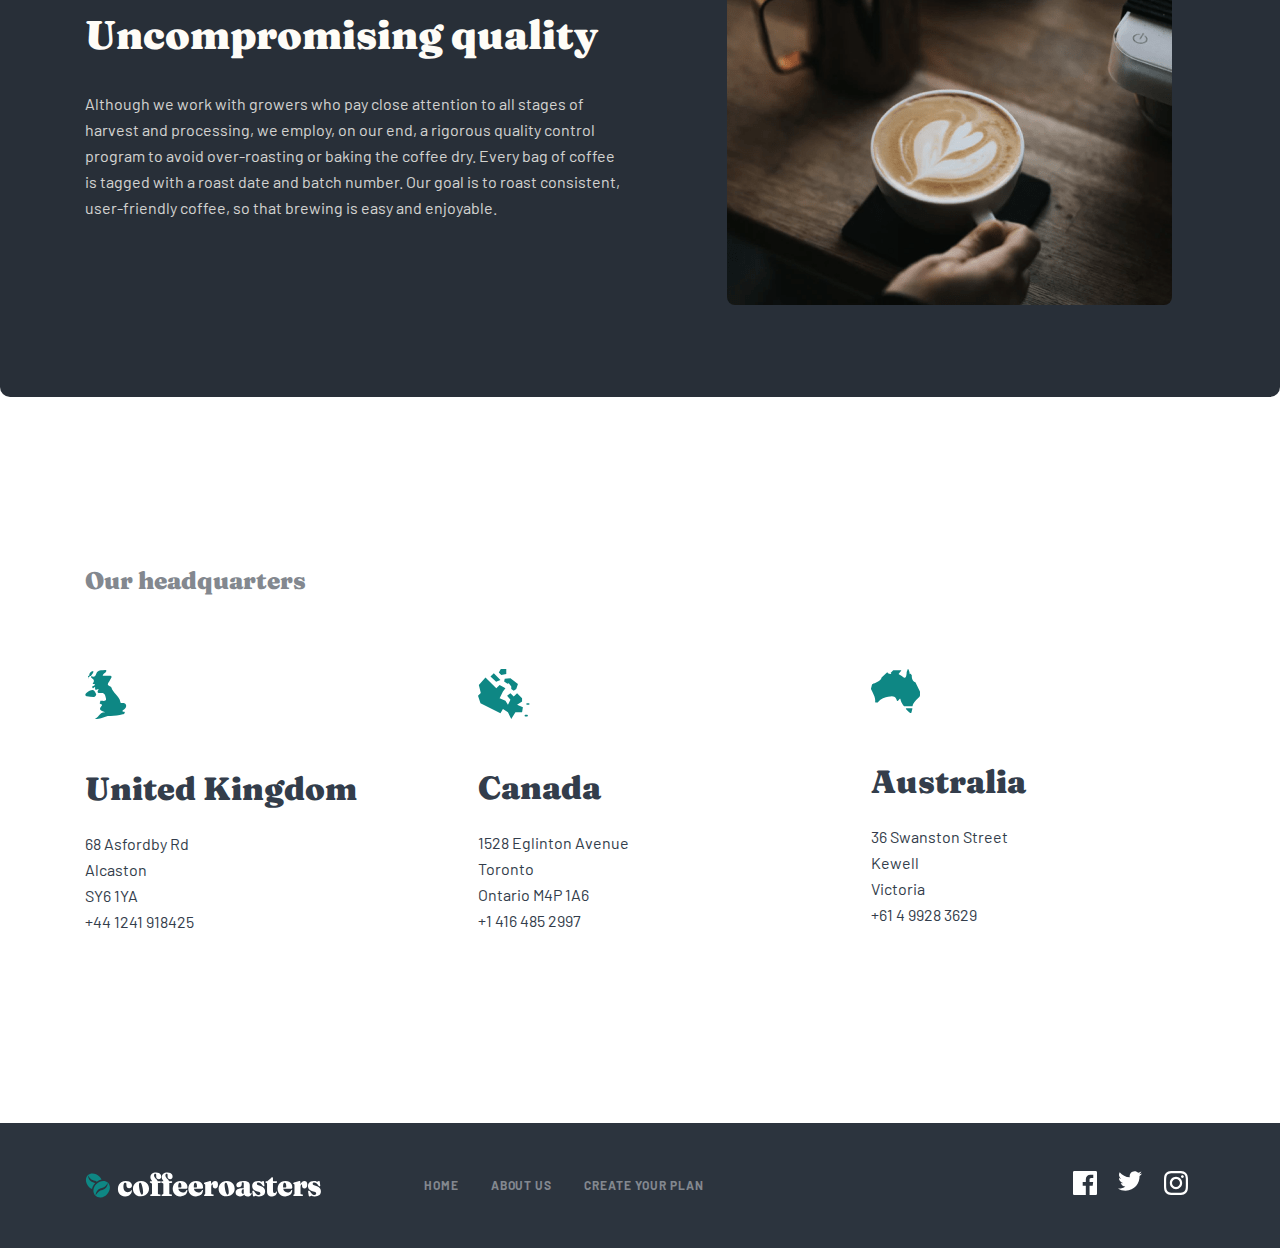
==== commit 982749d3: "comments finished" ====
--- a/about.html
+++ b/about.html
@@ -3,6 +3,9 @@
 
 <head>
     <meta charset="UTF-8">
+    <meta name="description" content="Coffee Roaster">
+    <meta name="keywords" content="HTML,CSS,XML,JavaScript">
+    <meta name="author" content="Zafarov Polat">
     <meta http-equiv="X-UA-Compatible" content="IE=edge">
     <meta name="viewport" content="width=device-width, initial-scale=1.0">
     <link rel="stylesheet" href="./css/normalize.css">
--- a/css/main.css
+++ b/css/main.css
@@ -743,7 +743,7 @@
 
 .work__name {
   margin: auto;
-  margin-bottom: 178px;
+  margin-bottom: 60px;
   font-family: 'Fraunces';
   font-style: normal;
   font-weight: 900;
@@ -752,38 +752,50 @@
   color: #83888F;
 }
 
-.work__list::before {
+.work__list {
+  margin: auto;
+  display: -webkit-box;
+  display: -ms-flexbox;
+  display: flex;
+  margin-bottom: 24px;
+  -ms-flex-wrap: wrap;
+      flex-wrap: wrap;
+}
+
+.work__item::before {
   content: url(../images/line.svg);
-  width: 750px;
   position: absolute;
   margin-top: -101px;
   margin-left: 15px;
 }
 
-.work__list {
-  margin: auto;
-  display: -webkit-box;
-  display: -ms-flexbox;
-  display: flex;
-  margin-bottom: 64px;
-  -ms-flex-wrap: wrap;
-      flex-wrap: wrap;
+.work__item:nth-child(3n+3)::before {
+  content: url(none);
+}
+
+.work__item:last-child::before {
+  content: none;
 }
 
 .work__item {
   width: 285px;
   -webkit-transition: all 0.4s;
   transition: all 0.4s;
-}
-
-.work__item::before {
+  padding: 120px 0px 40px 0px;
+}
+
+.work__item-number::before {
   content: url(../images/Oval.svg);
   position: absolute;
-  margin-top: -104px;
+  margin-top: -134px;
 }
 
 .work__item + .work__item {
   margin-left: 95px;
+}
+
+.work__item:nth-child(3n+1) {
+  margin-left: 0px;
 }
 
 .work__item-number {
@@ -902,9 +914,6 @@
   display: -webkit-box;
   display: -ms-flexbox;
   display: flex;
-  -webkit-box-pack: justify;
-      -ms-flex-pack: justify;
-          justify-content: space-between;
   position: relative;
   border-radius: 10px;
   background-color: #282F38;
@@ -933,7 +942,8 @@
 
 .quality__img {
   position: absolute;
-  margin: -176px 0px 0px -448px;
+  -webkit-transform: translate(102px, -180px);
+          transform: translate(102px, -180px);
   border-radius: 8px;
 }
 
@@ -959,16 +969,23 @@
   display: -webkit-box;
   display: -ms-flexbox;
   display: flex;
+  -ms-flex-wrap: wrap;
+      flex-wrap: wrap;
 }
 
 .our-quarters__item {
   width: 285px;
+  margin-bottom: 20px;
 }
 
 .our-quarters__item + .our-quarters__item {
   margin-left: 108px;
 }
 
+.our-quarters__item:nth-child(3n+1) {
+  margin-left: 0px;
+}
+
 .our-quarters__item:nth-child(1)::before {
   content: url(../images/UK.svg);
 }
@@ -978,6 +995,14 @@
 }
 
 .our-quarters__item:nth-child(3)::before {
+  content: url(../images/Australia.svg);
+}
+
+.our-quarters__item:nth-child(4)::before {
+  content: url(../images/Australia.svg);
+}
+
+.our-quarters__item:nth-child(5)::before {
   content: url(../images/Australia.svg);
 }
 
@@ -1038,7 +1063,7 @@
 }
 
 .work-plan__container {
-  padding: 189px 85px 47px 85px;
+  padding: 129px 85px 47px 85px;
   background-color: #333D4B;
   border-radius: 10px;
 }
@@ -1047,14 +1072,18 @@
   color: #FEFCF7;
 }
 
-.work-plan .work__item::before {
+.work-plan .work__item-number::before {
   content: url(../images/Oval2.svg);
   position: absolute;
-  margin-top: -104px;
+  margin-top: -134px;
 }
 
 .work-plan .work__item-info {
   color: #FEFCF7;
+}
+
+.types {
+  margin-bottom: 168px;
 }
 
 .types__container {
@@ -1065,6 +1094,14 @@
 
 .types__titles {
   width: 255px;
+  margin-right: 125px;
+  padding: 15px 0px 15px 0px;
+}
+
+.types__titles-list {
+  position: sticky;
+  -webkit-position: -webkit-sticky;
+  top: 70px;
 }
 
 .types__title-item {
@@ -1090,6 +1127,7 @@
 }
 
 .types__title-subtext {
+  width: 164px;
   font-family: 'Fraunces';
   font-style: normal;
   font-weight: 900;
@@ -1119,6 +1157,83 @@
 
 .types__title-item:last-of-type::after {
   content: none;
+}
+
+.types__cards-name {
+  margin-bottom: 56px;
+  font-family: 'Fraunces';
+  font-style: normal;
+  font-weight: 900;
+  font-size: 40px;
+  line-height: 48px;
+  color: #83888F;
+}
+
+.types__cards-wrapper {
+  position: relative;
+  width: 228px;
+  background: #F4F1EB;
+  float: left;
+  border-radius: 8px;
+  margin-bottom: 88px;
+}
+
+.types__cards-wrapper + .types__cards-wrapper {
+  margin-left: 23px;
+}
+
+.types__cards-wrapper:hover {
+  background-color: #FDD6BA;
+  cursor: pointer;
+}
+
+.types input[type=radio] {
+  position: absolute;
+  top: 0;
+  left: 0;
+  width: 228px;
+  height: 250px;
+  opacity: 0;
+  cursor: pointer;
+}
+
+.types label > div {
+  padding: 32px 28px 84px 28px;
+  border-radius: 8px;
+}
+
+.types input[type=radio]:checked ~ div {
+  background-color: #0E8784;
+  color: white;
+}
+
+input[type=radio]:checked .types__cards-text {
+  color: white;
+}
+
+input[type=radio]:checked .types__cards-subtext {
+  color: white;
+}
+
+.types__cards-text {
+  width: 175px;
+  margin-bottom: 24px;
+  font-family: 'Fraunces';
+  font-style: normal;
+  font-weight: 900;
+  font-size: 24px;
+  line-height: 32px;
+  color: #333D4B;
+}
+
+.types__cards-subtext {
+  width: 172px;
+  font-family: 'Barlow';
+  font-style: normal;
+  font-weight: 400;
+  font-size: 16px;
+  line-height: 26px;
+  color: #333D4B;
 }
 
 .footer {
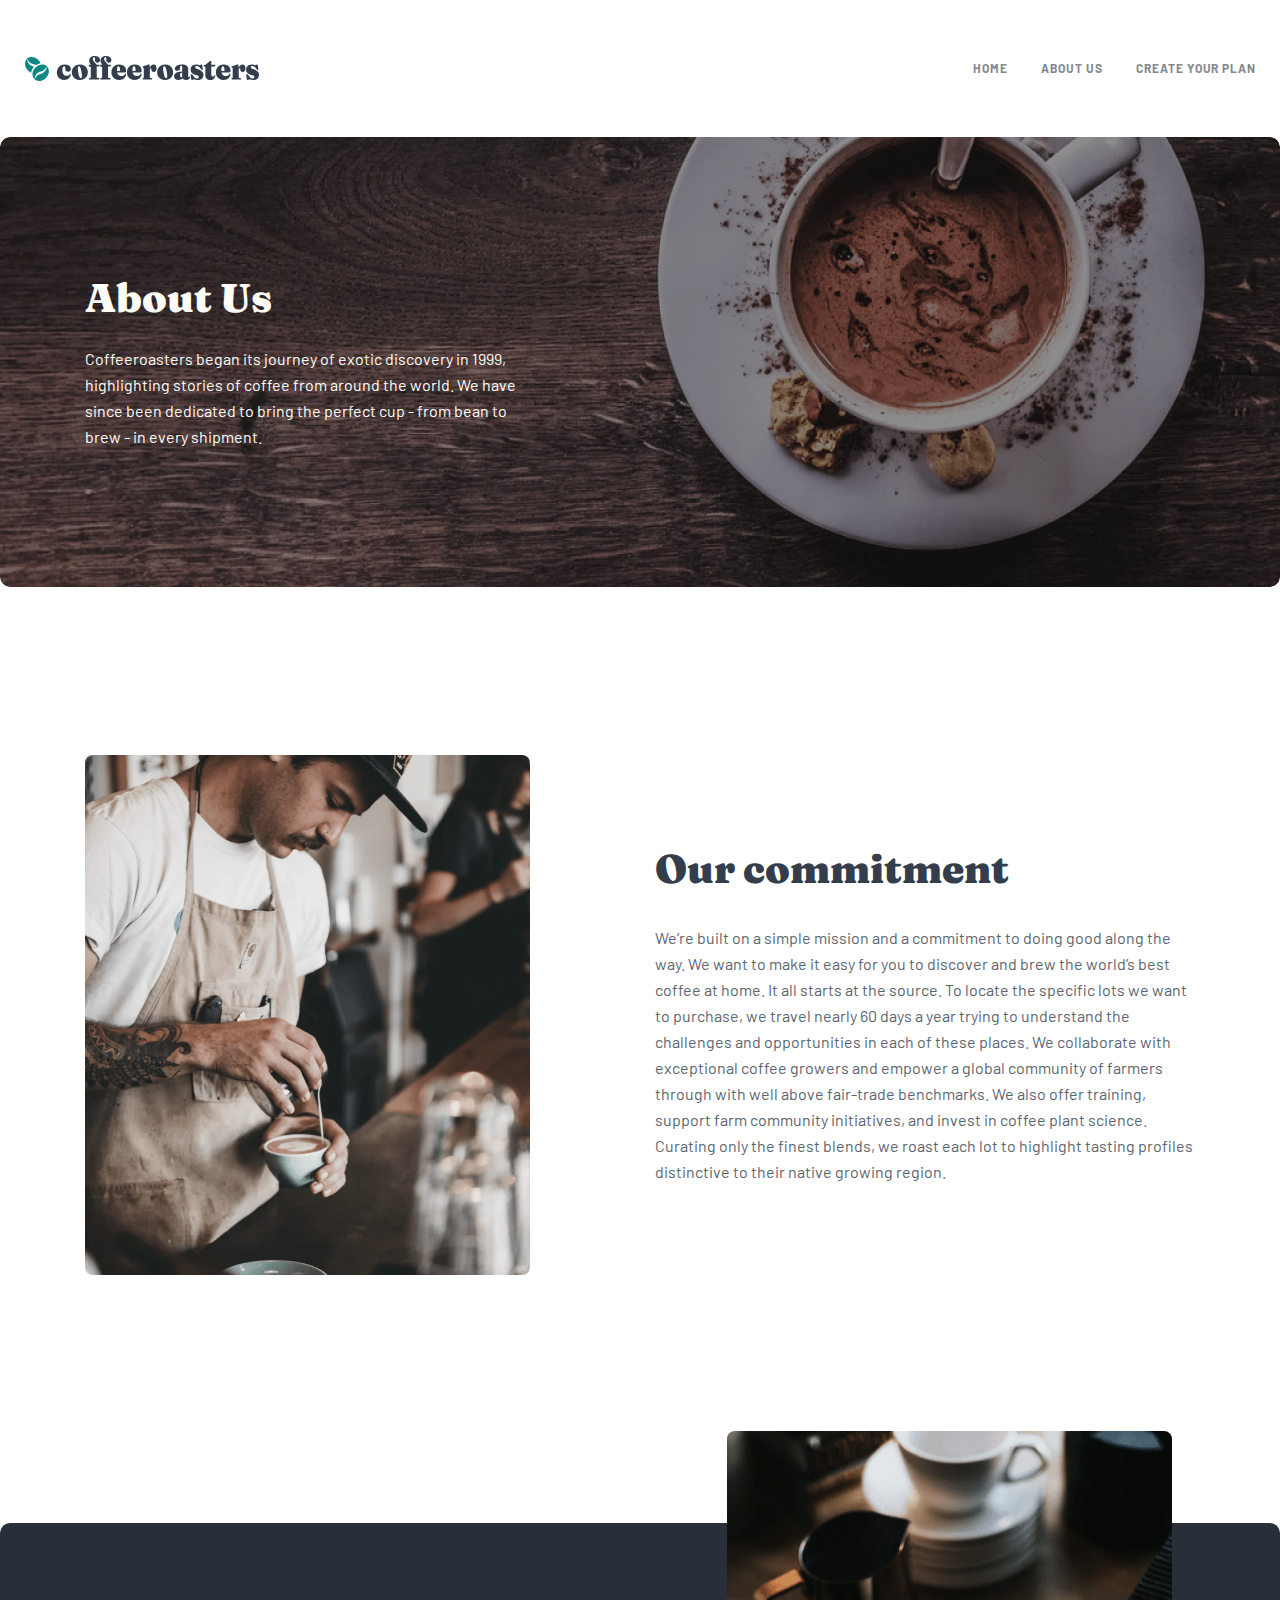
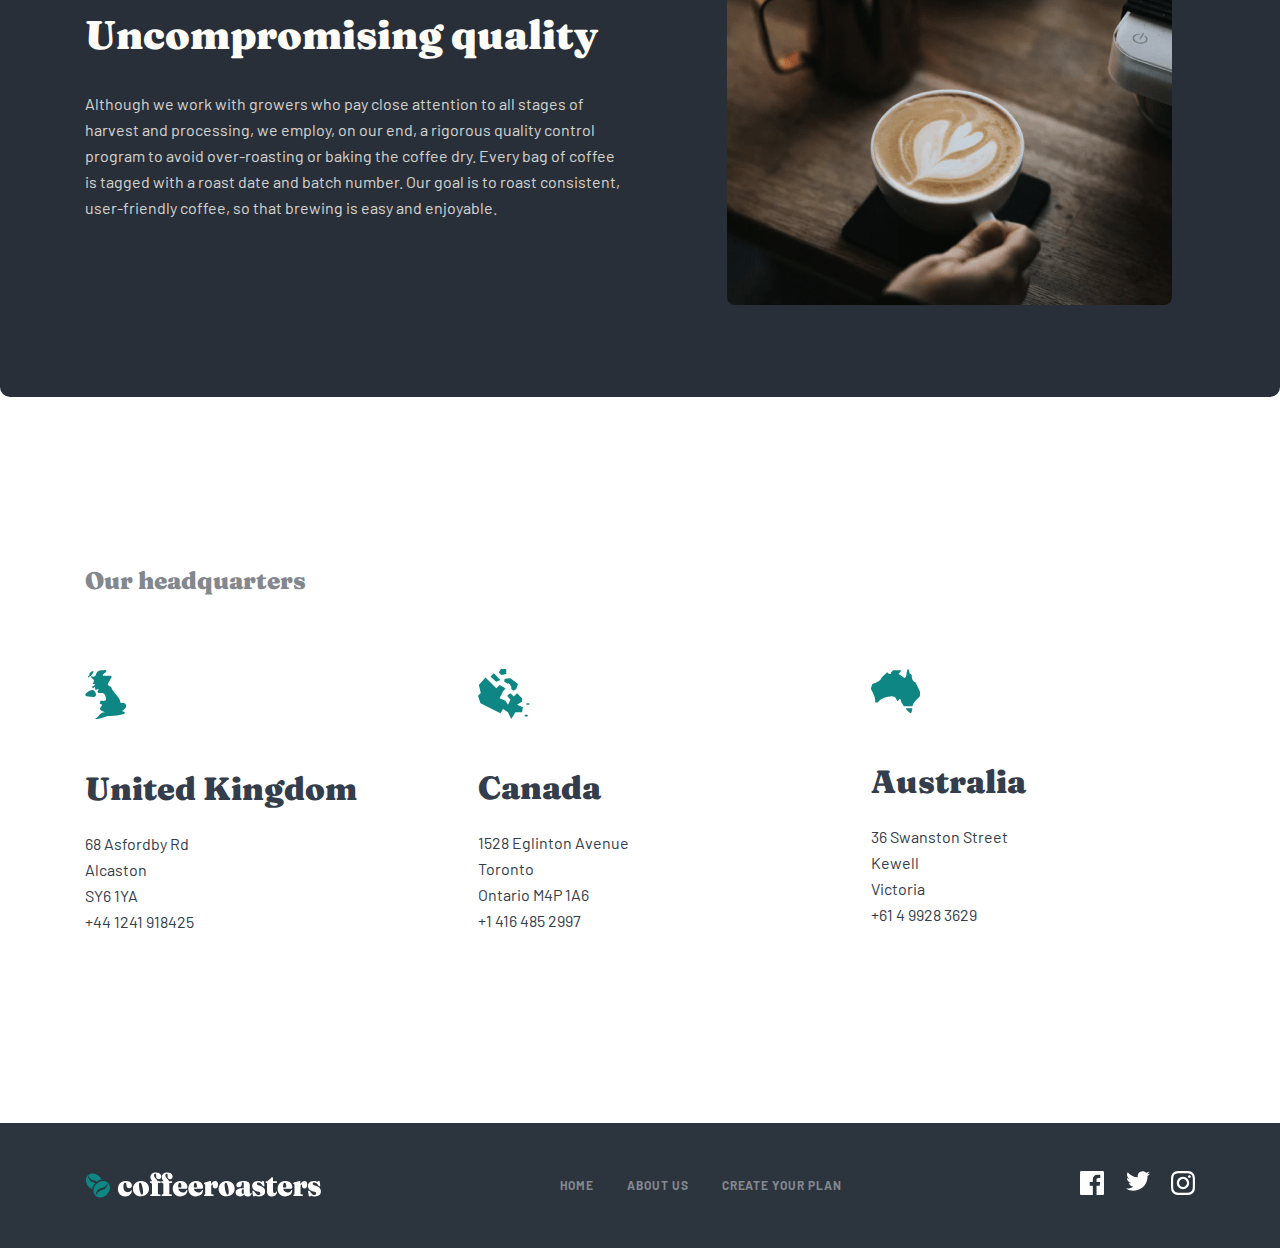
==== commit 9bd77efa: "comments finished" ====
--- a/about.html
+++ b/about.html
@@ -22,17 +22,19 @@
             <a href="index.html">
                 <img class="header__logo" src="./images/logo.svg" alt="header-logo" width="236">
             </a>
-            <ul class="header__list">
-                <li class="header__item">
-                    <a href="./index.html" class="header__link">home</a>
-                </li>
-                <li class="header__item">
-                    <a href="#" class="header__link">about us</a>
-                </li>
-                <li class="header__item">
-                    <a href="plan.html" class="header__link">create your plan</a>
-                </li>
-            </ul>
+            <nav class="header__menu">
+                <ul class="header__list">
+                    <li class="header__item">
+                        <a href="./index.html" class="header__link">home</a>
+                    </li>
+                    <li class="header__item">
+                        <a href="#" class="header__link">about us</a>
+                    </li>
+                    <li class="header__item">
+                        <a href="plan.html" class="header__link">create your plan</a>
+                    </li>
+                </ul>
+            </nav>
         </div>
     </header>
 
--- a/css/main.css
+++ b/css/main.css
@@ -568,16 +568,6 @@
 }
 
 .collection__item {
-  -webkit-transition: all 0.3s;
-  transition: all 0.3s;
-}
-
-.collection__item:hover {
-  -webkit-transform: scale(1.05, 1.05);
-          transform: scale(1.05, 1.05);
-}
-
-.collection__link {
   width: 255px;
   display: -webkit-box;
   display: -ms-flexbox;
@@ -589,6 +579,18 @@
   -webkit-box-align: center;
       -ms-flex-align: center;
           align-items: center;
+  -webkit-transition: all 0.3s;
+  transition: all 0.3s;
+}
+
+.collection__item:hover {
+  -webkit-transform: scale(1.05, 1.05);
+          transform: scale(1.05, 1.05);
+  cursor: pointer;
+}
+
+.collection__item:last-child {
+  margin-bottom: 0;
 }
 
 .collection__name {
@@ -653,7 +655,7 @@
 
 .choose__list {
   width: 1230px;
-  margin-top: 86px;
+  margin-top: 116px;
   position: absolute;
   display: -webkit-box;
   display: -ms-flexbox;
@@ -671,12 +673,15 @@
 .choose__item {
   width: 350px;
   padding: 72px 0px 48px 0px;
-  margin-top: 30px;
   background: #0E8784;
   border-radius: 8px;
   display: -webkit-box;
   display: -ms-flexbox;
   display: flex;
+  -webkit-box-orient: vertical;
+  -webkit-box-direction: normal;
+      -ms-flex-direction: column;
+          flex-direction: column;
   -webkit-box-align: center;
       -ms-flex-align: center;
           align-items: center;
@@ -693,19 +698,19 @@
   margin-left: 30px;
 }
 
-.choose__item:nth-child(1) .choose__item-wrapper::before {
+.choose__item:nth-child(1) .choose__item-img::before {
   content: url(../images/Shape.svg);
 }
 
-.choose__item:nth-child(2) .choose__item-wrapper::before {
+.choose__item:nth-child(2) .choose__item-img::before {
   content: url(../images/Gift.svg);
 }
 
-.choose__item:nth-child(3) .choose__item-wrapper::before {
+.choose__item:nth-child(3) .choose__item-img::before {
   content: url(../images/Deliver.svg);
 }
 
-.choose__item-wrapper {
+.choose__item-img {
   width: 255px;
   margin: auto;
   text-align: center;
@@ -1101,7 +1106,7 @@
 .types__titles-list {
   position: sticky;
   -webkit-position: -webkit-sticky;
-  top: 70px;
+  top: 140px;
 }
 
 .types__title-item {
@@ -1157,6 +1162,10 @@
 
 .types__title-item:last-of-type::after {
   content: none;
+}
+
+.types__cards-list {
+  margin-bottom: 88px;
 }
 
 .types__cards-name {
@@ -1202,17 +1211,18 @@
   border-radius: 8px;
 }
 
-.types input[type=radio]:checked ~ div {
-  background-color: #0E8784;
-  color: white;
-}
-
-input[type=radio]:checked .types__cards-text {
-  color: white;
-}
-
-input[type=radio]:checked .types__cards-subtext {
-  color: white;
+.types__cards {
+  display: -webkit-box;
+  display: -ms-flexbox;
+  display: flex;
+  -webkit-box-orient: vertical;
+  -webkit-box-direction: normal;
+      -ms-flex-direction: column;
+          flex-direction: column;
+}
+
+.types__cards-block {
+  padding-bottom: 250px;
 }
 
 .types__cards-text {
@@ -1234,6 +1244,605 @@
   font-size: 16px;
   line-height: 26px;
   color: #333D4B;
+}
+
+.types input[type=radio]:checked ~ div {
+  background-color: #0E8784;
+}
+
+.types__order {
+  width: 730px;
+  margin-bottom: 40px;
+  padding-left: 64px;
+  padding-right: 64px;
+  background-color: #333D4B;
+}
+
+.types__order-name {
+  padding-top: 31px;
+  margin-bottom: 8px;
+  font-family: 'Barlow';
+  font-style: normal;
+  font-weight: 400;
+  font-size: 16px;
+  line-height: 26px;
+  text-transform: uppercase;
+  color: #FFFFFF;
+  opacity: 0.5;
+}
+
+.types__order-text {
+  padding-bottom: 27px;
+  font-family: 'Fraunces';
+  font-style: normal;
+  font-weight: 900;
+  font-size: 24px;
+  line-height: 40px;
+  color: #FFFFFF;
+}
+
+.types__order-type {
+  color: #0E8784;
+}
+
+.types .types__order-btn {
+  -ms-flex-item-align: end;
+      align-self: flex-end;
+}
+
+@media only screen and (max-width: 768px) {
+  .choose {
+    margin-bottom: 398px;
+  }
+  .choose__container {
+    display: -webkit-box;
+    display: -ms-flexbox;
+    display: flex;
+    -webkit-box-orient: vertical;
+    -webkit-box-direction: normal;
+        -ms-flex-direction: column;
+            flex-direction: column;
+    padding: 66px 74px 368px 74px;
+  }
+  .choose__heading {
+    font-size: 32px;
+  }
+  .choose__text {
+    font-size: 15px;
+    line-height: 25px;
+  }
+  .choose__list {
+    width: 573px;
+    margin-top: 220px;
+    -webkit-box-align: center;
+        -ms-flex-align: center;
+            align-items: center;
+    -ms-flex-item-align: center;
+        -ms-grid-row-align: center;
+        align-self: center;
+    -webkit-box-orient: vertical;
+    -webkit-box-direction: normal;
+        -ms-flex-direction: column;
+            flex-direction: column;
+  }
+  .choose__item {
+    width: 573px;
+    padding: 41px 70px 48px 48px;
+    margin-bottom: 24px;
+    -webkit-box-orient: horizontal;
+    -webkit-box-direction: normal;
+        -ms-flex-direction: row;
+            flex-direction: row;
+  }
+  .choose__item + .choose__item {
+    margin-left: 0px;
+  }
+  .choose__item-wrapper {
+    width: 344px;
+    text-align: right;
+    display: -webkit-box;
+    display: -ms-flexbox;
+    display: flex;
+    -webkit-box-orient: vertical;
+    -webkit-box-direction: normal;
+        -ms-flex-direction: column;
+            flex-direction: column;
+    -webkit-box-align: center;
+        -ms-flex-align: center;
+            align-items: center;
+    -webkit-box-pack: center;
+        -ms-flex-pack: center;
+            justify-content: center;
+  }
+  .choose__item:nth-child(3) {
+    padding-top: 41px;
+  }
+  .choose__item:last-child {
+    margin-bottom: 0;
+  }
+  .choose__item:nth-child(1) .choose__item-img::before {
+    content: ".";
+    padding: 19.5px 25.5px;
+    background-size: 55px;
+    background-image: url(../images/Shape.svg);
+    background-repeat: no-repeat;
+  }
+  .choose__item:nth-child(2) .choose__item-img::before {
+    content: ".";
+    padding: 19.5px 25.5px;
+    background-size: 55px;
+    background-image: url(../images/Gift.svg);
+    background-repeat: no-repeat;
+  }
+  .choose__item:nth-child(3) .choose__item-img::before {
+    content: ".";
+    padding: 10.5px 25.5px;
+    background-size: 55px;
+    background-image: url(../images/Deliver.svg);
+    background-repeat: no-repeat;
+  }
+  .choose__item-text {
+    margin-top: 0;
+  }
+  .choose__item-subtext {
+    width: 344px;
+    font-size: 15px;
+    line-height: 25px;
+  }
+}
+
+@media only screen and (max-width: 768px) {
+  .collection {
+    margin-bottom: 134px;
+  }
+  .collection__container {
+    background-position: top;
+    background-size: 689px;
+  }
+  .collection__list {
+    width: 573px;
+    padding-top: 65px;
+    -webkit-box-orient: vertical;
+    -webkit-box-direction: normal;
+        -ms-flex-direction: column;
+            flex-direction: column;
+  }
+  .collection__item {
+    margin-bottom: 47px;
+    -webkit-box-orient: horizontal;
+    -webkit-box-direction: normal;
+        -ms-flex-direction: row;
+            flex-direction: row;
+  }
+  .collection__info {
+    width: 282px;
+  }
+}
+
+@media only screen and (max-width: 768px) {
+  .container {
+    width: 689px;
+  }
+  .header {
+    margin-bottom: 54px;
+  }
+  .header__container {
+    padding: 0;
+  }
+}
+
+@media only screen and (max-width: 768px) {
+  .hero {
+    margin-bottom: 144px;
+  }
+  .hero__container {
+    background-position: center;
+    border-radius: 10px;
+    padding-left: 58px;
+    padding-right: 58px;
+  }
+  .hero__wrapper {
+    width: 398px;
+    padding: 104px 0px 104px 0px;
+  }
+  .hero__heading {
+    width: 329px;
+    font-size: 48px;
+    line-height: 48px;
+    margin-bottom: 24px;
+  }
+  .hero__info {
+    width: 398px;
+    font-size: 15px;
+    line-height: 25px;
+    margin-bottom: 40px;
+  }
+}
+
+@media only screen and (max-width: 768px) {
+  .work {
+    margin-bottom: 144px;
+  }
+  .work__container {
+    padding: 0;
+  }
+  .work__list {
+    margin-bottom: 44px;
+  }
+  .work__item::before {
+    content: " ";
+    background-image: url(../images/line.svg);
+    background-size: cover;
+    background-repeat: no-repeat;
+    width: 233px;
+    height: 2px;
+    position: absolute;
+    margin-top: -88px;
+    margin-left: 15px;
+  }
+  .work__item {
+    width: 223px;
+  }
+  .work__item + .work__item {
+    margin-left: 5px;
+  }
+  .work__item-name {
+    width: 223px;
+    font-weight: 900;
+    font-size: 28px;
+    line-height: 32px;
+  }
+  .work__item-info {
+    width: 223px;
+    font-size: 15px;
+    line-height: 25px;
+  }
+}
+
+@media only screen and (max-width: 768px) {
+  .footer__container {
+    padding: 0;
+    -webkit-box-orient: vertical;
+    -webkit-box-direction: normal;
+        -ms-flex-direction: column;
+            flex-direction: column;
+  }
+  .footer__left {
+    margin-bottom: 33px;
+  }
+  .footer__middle {
+    margin-bottom: 65px;
+  }
+  .footer__list {
+    width: 283px;
+  }
+}
+
+@media only screen and (max-width: 375px) {
+  .choose {
+    margin-bottom: 710px;
+  }
+  .choose__container {
+    display: -webkit-box;
+    display: -ms-flexbox;
+    display: flex;
+    -webkit-box-orient: vertical;
+    -webkit-box-direction: normal;
+        -ms-flex-direction: column;
+            flex-direction: column;
+    padding: 64px 24px 660px 24px;
+  }
+  .choose__heading {
+    font-size: 28px;
+    line-height: 28px;
+  }
+  .choose__wrapper {
+    width: 279px;
+  }
+  .choose__list {
+    width: 279px;
+    margin-top: 244px;
+  }
+  .choose__item {
+    width: 279px;
+    padding: 71px 33px 51px 33px;
+    margin-bottom: 24px;
+    -webkit-box-orient: vertical;
+    -webkit-box-direction: normal;
+        -ms-flex-direction: column;
+            flex-direction: column;
+  }
+  .choose__item-img {
+    width: 110px;
+    margin-bottom: 56px;
+  }
+  .choose__item + .choose__item {
+    margin-left: 0px;
+  }
+  .choose__item-wrapper {
+    width: 255px;
+    display: -webkit-box;
+    display: -ms-flexbox;
+    display: flex;
+    -webkit-box-orient: vertical;
+    -webkit-box-direction: normal;
+        -ms-flex-direction: column;
+            flex-direction: column;
+    -webkit-box-align: center;
+        -ms-flex-align: center;
+            align-items: center;
+    -webkit-box-pack: center;
+        -ms-flex-pack: center;
+            justify-content: center;
+  }
+  .choose__item:nth-child(3) {
+    padding-top: 83px;
+  }
+  .choose__item:last-child {
+    margin-bottom: 0;
+  }
+  .choose__item:nth-child(1) .choose__item-img::before {
+    background-image: none;
+  }
+  .choose__item:nth-child(2) .choose__item-img::before {
+    background-image: none;
+  }
+  .choose__item:nth-child(3) .choose__item-img::before {
+    background-image: none;
+  }
+  .choose__item:nth-child(1) .choose__item-img::before {
+    content: url(../images/Shape.svg);
+  }
+  .choose__item:nth-child(2) .choose__item-img::before {
+    content: url(../images/Gift.svg);
+  }
+  .choose__item:nth-child(3) .choose__item-img::before {
+    content: url(../images/Deliver.svg);
+  }
+  .choose__item-text {
+    margin-top: 0;
+    margin-bottom: 24px;
+  }
+  .choose__item-subtext {
+    width: 212px;
+    font-size: 15px;
+    line-height: 25px;
+  }
+}
+
+@media only screen and (max-width: 375px) {
+  .collection {
+    margin-bottom: 120px;
+  }
+  .collection__container {
+    background-position: top;
+    background-size: 286px;
+  }
+  .collection__list {
+    padding-top: 75px;
+    -webkit-box-orient: vertical;
+    -webkit-box-direction: normal;
+        -ms-flex-direction: column;
+            flex-direction: column;
+  }
+  .collection__item {
+    margin: auto;
+    margin-bottom: 48px;
+    -webkit-box-orient: vertical;
+    -webkit-box-direction: normal;
+        -ms-flex-direction: column;
+            flex-direction: column;
+  }
+  .collection__item-wrapper {
+    margin-bottom: 24px;
+  }
+  .collection__name {
+    margin-bottom: 16px;
+  }
+  .collection__info {
+    width: 282px;
+  }
+}
+
+@media only screen and (max-width: 375px) {
+  .container {
+    width: 327px;
+  }
+  .header {
+    padding: 10px 24px;
+    border: 2px solid red;
+    margin-bottom: 41px;
+  }
+  .header__logo {
+    width: 163px;
+    height: 18px;
+  }
+  .header__container {
+    padding: 0;
+  }
+  .header__menu {
+    width: 16px;
+    padding: 8px 0px;
+  }
+  .header__menu::before {
+    content: " ";
+    background: #333D4B;
+    border-radius: 1.5px;
+    position: absolute;
+    width: 16px;
+    height: 3px;
+    top: 14px;
+  }
+  .header .line {
+    background: #333D4B;
+    border-radius: 1.5px;
+    position: absolute;
+    width: 16px;
+    height: 3px;
+  }
+  .header__list {
+    display: none;
+  }
+  .header__menu:after {
+    content: " ";
+    background: #333D4B;
+    border-radius: 1.5px;
+    position: absolute;
+    width: 16px;
+    height: 3px;
+    bottom: 11px;
+  }
+}
+
+@media only screen and (max-width: 375px) {
+  .hero {
+    margin-bottom: 120px;
+  }
+  .hero__container {
+    background-size: cover;
+    background-position: -450px 0px;
+    background-repeat: no-repeat;
+    padding: 0px 24px;
+  }
+  .hero__wrapper {
+    width: 279px;
+    padding: 100px 0px;
+    text-align: center;
+  }
+  .hero__heading {
+    width: 279px;
+    font-size: 40px;
+    line-height: 40px;
+  }
+  .hero__info {
+    width: 279px;
+    margin-bottom: 39px;
+  }
+}
+
+@media only screen and (max-width: 375px) {
+  .work {
+    margin-bottom: 120px;
+  }
+  .work__container {
+    display: -webkit-box;
+    display: -ms-flexbox;
+    display: flex;
+    -webkit-box-orient: vertical;
+    -webkit-box-direction: normal;
+        -ms-flex-direction: column;
+            flex-direction: column;
+    -webkit-box-align: center;
+        -ms-flex-align: center;
+            align-items: center;
+  }
+  .work__name {
+    margin-bottom: 80px;
+  }
+  .work__list {
+    width: 325px;
+    margin-bottom: 80px;
+  }
+  .work__item::before {
+    display: none;
+  }
+  .work__item-number::before {
+    display: none;
+  }
+  .work__item {
+    width: 327px;
+    padding: 0;
+    margin-bottom: 56px;
+    text-align: center;
+  }
+  .work__item:last-child {
+    margin-bottom: 0;
+  }
+  .work__item + .work__item {
+    margin-left: 0;
+  }
+  .work__item-number {
+    margin-bottom: 24px;
+  }
+  .work__item-name {
+    width: 327px;
+    margin-bottom: 24px;
+    font-weight: 900;
+    font-size: 28px;
+    line-height: 32px;
+  }
+  .work__item-info {
+    width: 327px;
+    margin-bottom: 24px;
+    font-size: 15px;
+    line-height: 25px;
+  }
+}
+
+@media only screen and (max-width: 375px) {
+  .footer__container {
+    padding: 54px;
+    display: -webkit-box;
+    display: -ms-flexbox;
+    display: flex;
+    -webkit-box-align: center;
+        -ms-flex-align: center;
+            align-items: center;
+    -webkit-box-pack: center;
+        -ms-flex-pack: center;
+            justify-content: center;
+    border: 2px solid red;
+    -webkit-box-orient: vertical;
+    -webkit-box-direction: normal;
+        -ms-flex-direction: column;
+            flex-direction: column;
+  }
+  .footer__logo {
+    width: 187px;
+  }
+  .footer__left {
+    width: 187px;
+    margin-bottom: 50px;
+  }
+  .footer__middle {
+    width: 124px;
+    display: -webkit-box;
+    display: -ms-flexbox;
+    display: flex;
+    -webkit-box-orient: vertical;
+    -webkit-box-direction: normal;
+        -ms-flex-direction: column;
+            flex-direction: column;
+    -webkit-box-pack: center;
+        -ms-flex-pack: center;
+            justify-content: center;
+    -webkit-box-align: center;
+        -ms-flex-align: center;
+            align-items: center;
+    margin-bottom: 50px;
+    margin-right: 0;
+    margin-left: 0;
+  }
+  .footer__list {
+    width: 123px;
+    display: -webkit-box;
+    display: -ms-flexbox;
+    display: flex;
+    -webkit-box-orient: vertical;
+    -webkit-box-direction: normal;
+        -ms-flex-direction: column;
+            flex-direction: column;
+    -webkit-box-align: center;
+        -ms-flex-align: center;
+            align-items: center;
+  }
+  .footer__item {
+    text-align: center;
+    margin-bottom: 24px;
+  }
+  .footer__item:last-child {
+    margin-bottom: 0;
+  }
 }
 
 .footer {
@@ -1247,21 +1856,22 @@
   -webkit-box-align: center;
       -ms-flex-align: center;
           align-items: center;
+  -ms-flex-wrap: wrap;
+      flex-wrap: wrap;
+  -webkit-box-pack: justify;
+      -ms-flex-pack: justify;
+          justify-content: space-between;
   padding: 48px 85px 48px 85px;
 }
 
-.footer__left {
-  margin-right: 103px;
-}
-
-.footer__middle {
-  margin-right: 369px;
-}
-
 .footer__list {
+  width: 282px;
   display: -webkit-box;
   display: -ms-flexbox;
   display: flex;
+  -webkit-box-pack: justify;
+      -ms-flex-pack: justify;
+          justify-content: space-between;
 }
 
 .footer__link {
@@ -1273,10 +1883,6 @@
   letter-spacing: 0.923077px;
   text-transform: uppercase;
   color: #83888F;
-}
-
-.footer__item + .footer__item {
-  margin-left: 32px;
 }
 
 .footer__link:hover {
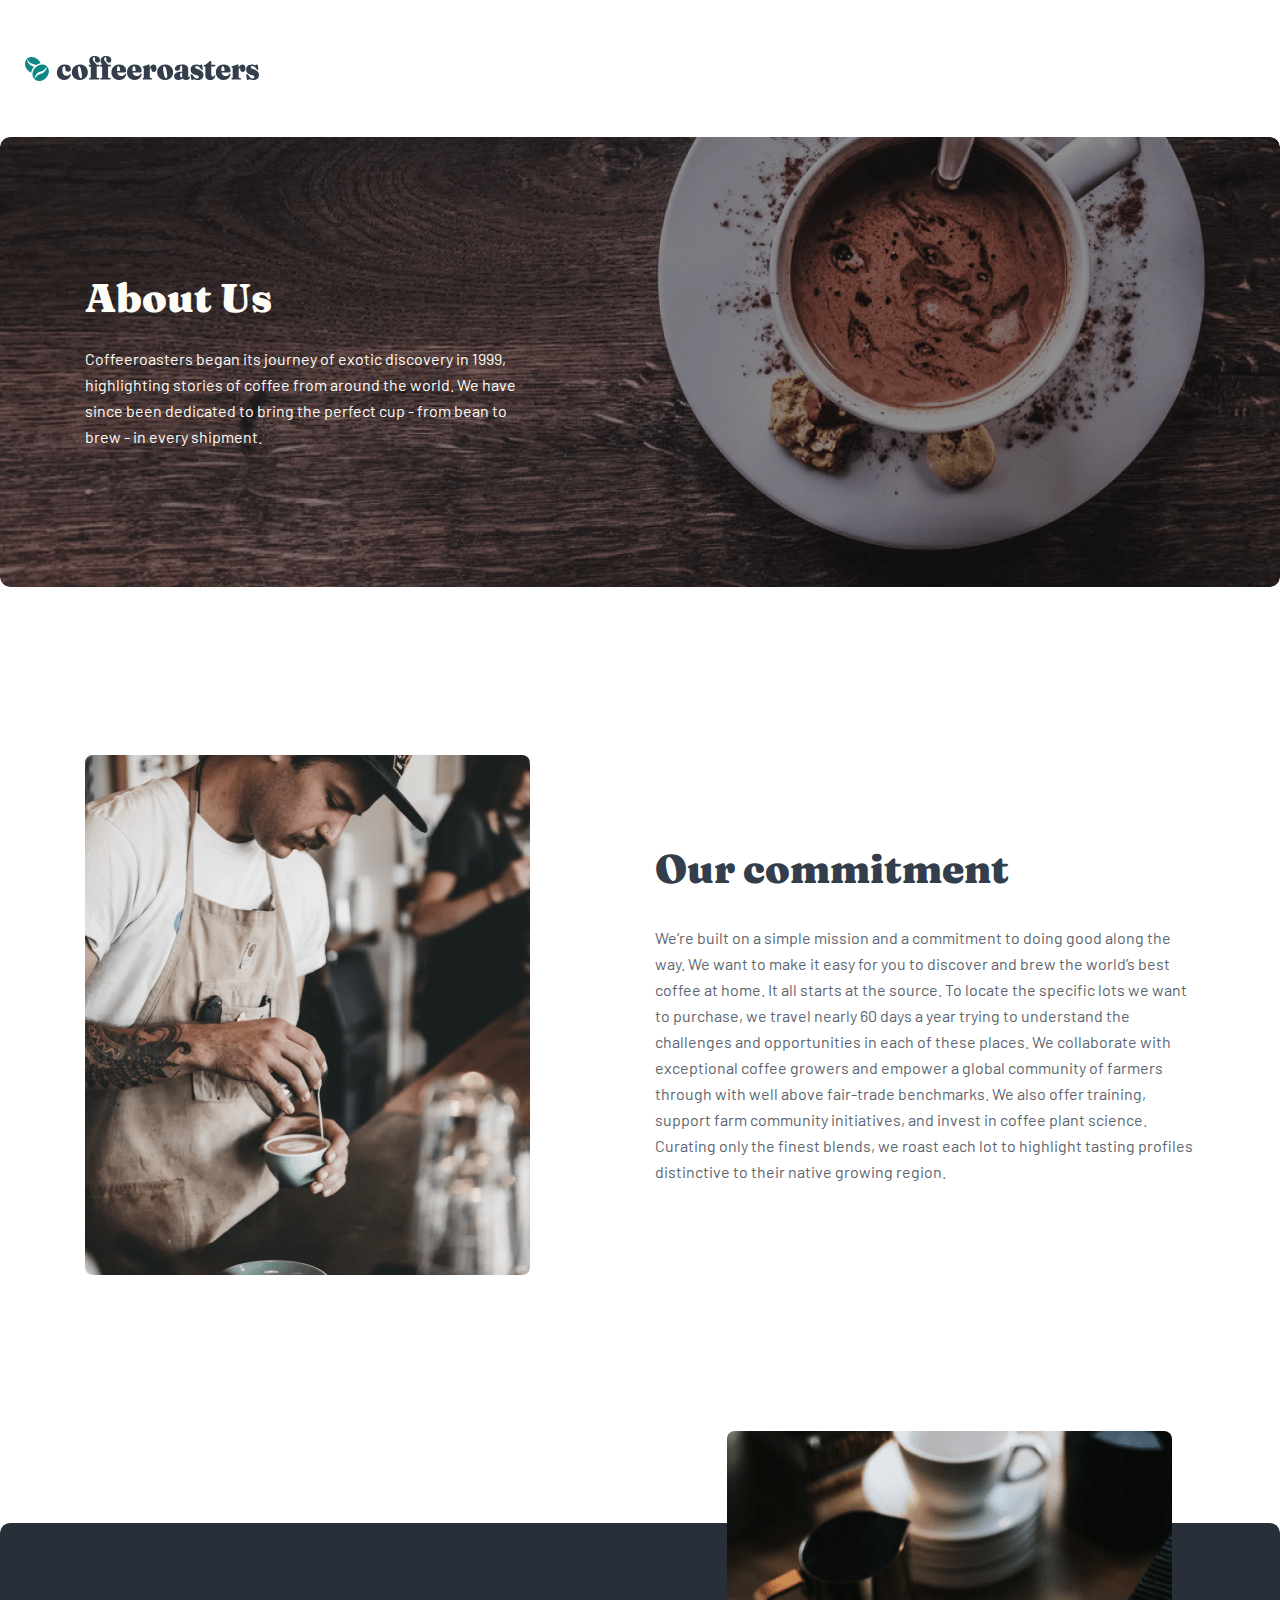
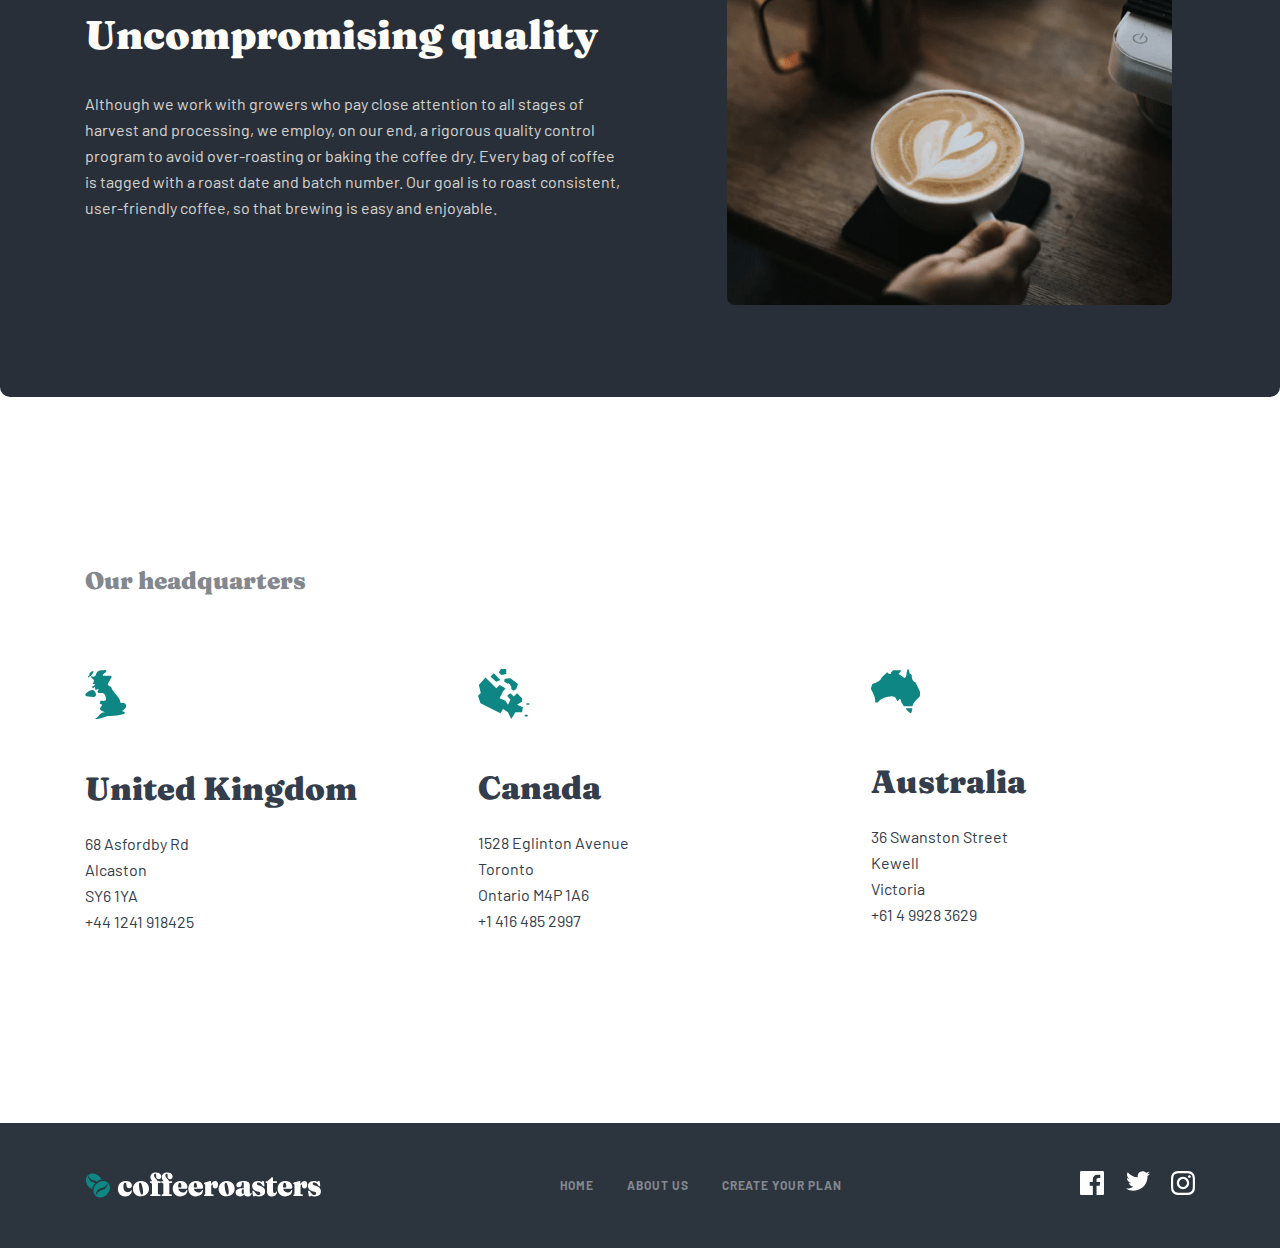
==== commit 6ad08742: "comments finished" ====
--- a/about.html
+++ b/about.html
@@ -173,6 +173,8 @@
         </div>
     </footer>
 
+    <script src="./js/main.js"></script>
+
 </body>
 
 </html>--- a/css/main.css
+++ b/css/main.css
@@ -376,6 +376,14 @@
           box-sizing: border-box;
 }
 
+::-moz-selection {
+  background-color: #0E8784;
+}
+
+::selection {
+  background-color: #0E8784;
+}
+
 li {
   list-style-type: none;
 }
@@ -477,6 +485,10 @@
   -webkit-box-align: center;
       -ms-flex-align: center;
           align-items: center;
+}
+
+.header__menu {
+  display: none;
 }
 
 .header__link {
@@ -1424,10 +1436,13 @@
     width: 689px;
   }
   .header {
-    margin-bottom: 54px;
+    margin-bottom: 58px;
   }
   .header__container {
     padding: 0;
+  }
+  .header__nav {
+    display: block;
   }
 }
 
@@ -1515,6 +1530,134 @@
   }
   .footer__list {
     width: 283px;
+  }
+}
+
+@media only screen and (max-width: 768px) {
+  .hero-about {
+    margin-bottom: 144px;
+  }
+  .hero-about__container {
+    background-image: url(/images/hero-about.jpg);
+    background-size: cover;
+    border-radius: 10px;
+    padding: 0px 85px 0px 85px;
+  }
+  .hero-about__wrapper {
+    padding: 118px 0px;
+  }
+  .hero-about__heading {
+    font-size: 32px;
+    line-height: 40px;
+  }
+  .hero-about__info {
+    width: 398px;
+    font-size: 15px;
+    line-height: 25px;
+  }
+}
+
+@media only screen and (max-width: 768px) {
+  .commit {
+    margin-bottom: 309px;
+  }
+  .commit__container {
+    padding: 0px;
+  }
+  .commit__img {
+    width: 281px;
+    height: 470px;
+    border-radius: 8px;
+  }
+  .commit__name {
+    margin-bottom: 30px;
+    font-size: 32px;
+    line-height: 48px;
+  }
+  .commit__info {
+    width: 339px;
+    font-size: 15px;
+    line-height: 25px;
+  }
+}
+
+@media only screen and (max-width: 768px) {
+  .quality {
+    margin-bottom: 128px;
+  }
+  .quality__container {
+    padding: 224px 58px 83px 70px;
+  }
+  .quality__left {
+    text-align: center;
+  }
+  .quality__right {
+    position: absolute;
+  }
+  .quality__name {
+    margin-bottom: 24px;
+    font-size: 32px;
+    line-height: 48px;
+  }
+  .quality__info {
+    font-weight: 400;
+    font-size: 15px;
+  }
+  .quality__img {
+    width: 573px;
+    height: 320px;
+    background-size: 100px;
+    position: absolute;
+    -webkit-transform: translate(-10px, -375px);
+            transform: translate(-10px, -375px);
+    border-radius: 8px;
+  }
+}
+
+@media only screen and (max-width: 768px) {
+  .our-quarters {
+    margin-bottom: 144px;
+  }
+  .our-quarters__container {
+    padding: 0;
+    border: 2px solid red;
+  }
+  .our-quarters__list {
+    display: -webkit-box;
+    display: -ms-flexbox;
+    display: flex;
+    -ms-flex-wrap: wrap;
+        flex-wrap: wrap;
+  }
+  .our-quarters__item {
+    width: 223px;
+    margin-bottom: 20px;
+  }
+  .our-quarters__item + .our-quarters__item {
+    margin-left: 9px;
+  }
+  .our-quarters__item:nth-child(3n+1) {
+    margin-left: -2px;
+  }
+  .our-quarters__item:nth-child(1)::before {
+    content: url(../images/UK.svg);
+  }
+  .our-quarters__item:nth-child(2)::before {
+    content: url(../images/Canada.svg);
+  }
+  .our-quarters__item:nth-child(3)::before {
+    content: url(../images/Australia.svg);
+  }
+  .our-quarters__item:nth-child(4)::before {
+    content: url(../images/Australia.svg);
+  }
+  .our-quarters__item:nth-child(5)::before {
+    content: url(../images/Australia.svg);
+  }
+  .our-quarters__country {
+    margin-bottom: 21px;
+    font-size: 24px;
+    line-height: 36px;
   }
 }
 
@@ -1619,6 +1762,7 @@
     background-size: 286px;
   }
   .collection__list {
+    width: 282px;
     padding-top: 75px;
     -webkit-box-orient: vertical;
     -webkit-box-direction: normal;
@@ -1650,47 +1794,35 @@
   }
   .header {
     padding: 10px 24px;
-    border: 2px solid red;
     margin-bottom: 41px;
+  }
+  .header__container {
+    padding: 0;
+  }
+  .header__menu {
+    display: block;
+    border: none;
+  }
+  .header__close {
+    display: none;
+  }
+  .header__nav {
+    width: 16px;
+    padding: 8px 0px;
+    display: none;
+  }
+  .header__list {
+    display: -webkit-box;
+    display: -ms-flexbox;
+    display: flex;
+    -webkit-box-orient: vertical;
+    -webkit-box-direction: normal;
+        -ms-flex-direction: column;
+            flex-direction: column;
   }
   .header__logo {
     width: 163px;
     height: 18px;
-  }
-  .header__container {
-    padding: 0;
-  }
-  .header__menu {
-    width: 16px;
-    padding: 8px 0px;
-  }
-  .header__menu::before {
-    content: " ";
-    background: #333D4B;
-    border-radius: 1.5px;
-    position: absolute;
-    width: 16px;
-    height: 3px;
-    top: 14px;
-  }
-  .header .line {
-    background: #333D4B;
-    border-radius: 1.5px;
-    position: absolute;
-    width: 16px;
-    height: 3px;
-  }
-  .header__list {
-    display: none;
-  }
-  .header__menu:after {
-    content: " ";
-    background: #333D4B;
-    border-radius: 1.5px;
-    position: absolute;
-    width: 16px;
-    height: 3px;
-    bottom: 11px;
   }
 }
 
@@ -1791,7 +1923,6 @@
     -webkit-box-pack: center;
         -ms-flex-pack: center;
             justify-content: center;
-    border: 2px solid red;
     -webkit-box-orient: vertical;
     -webkit-box-direction: normal;
         -ms-flex-direction: column;
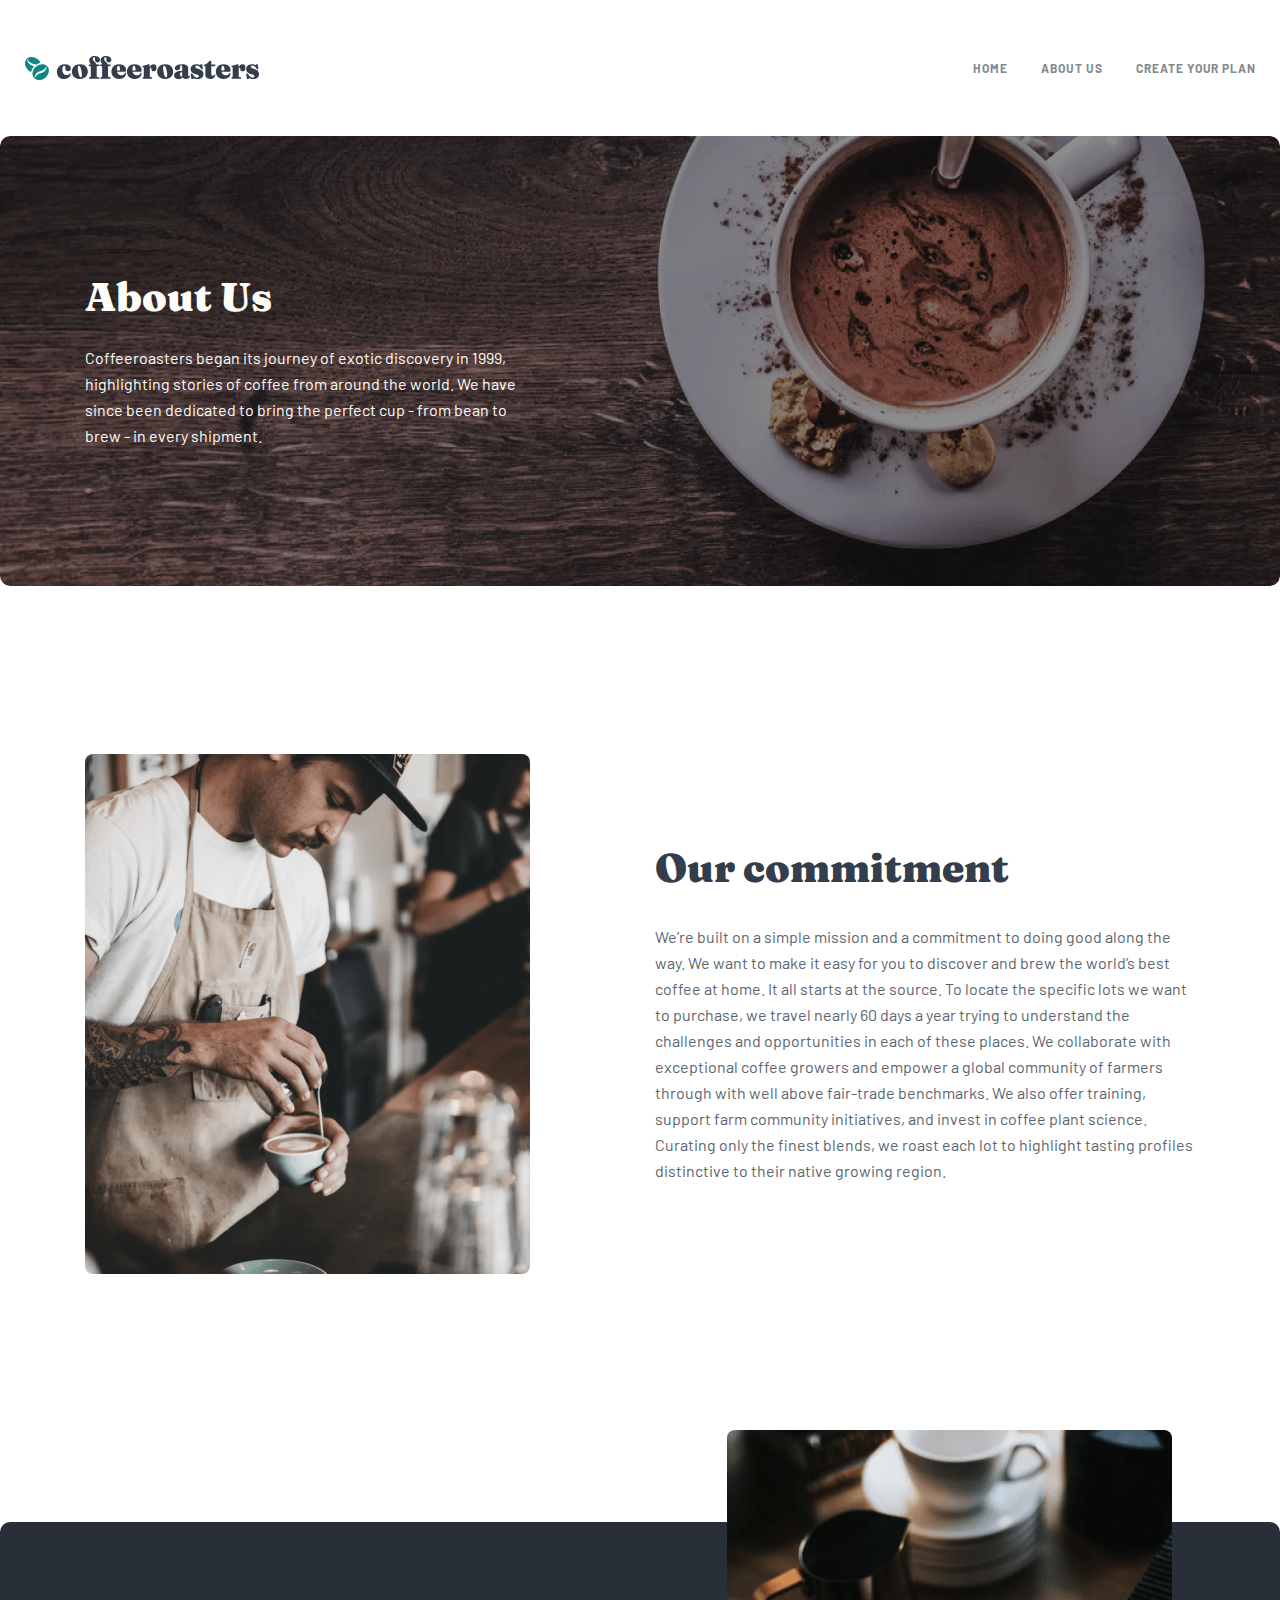
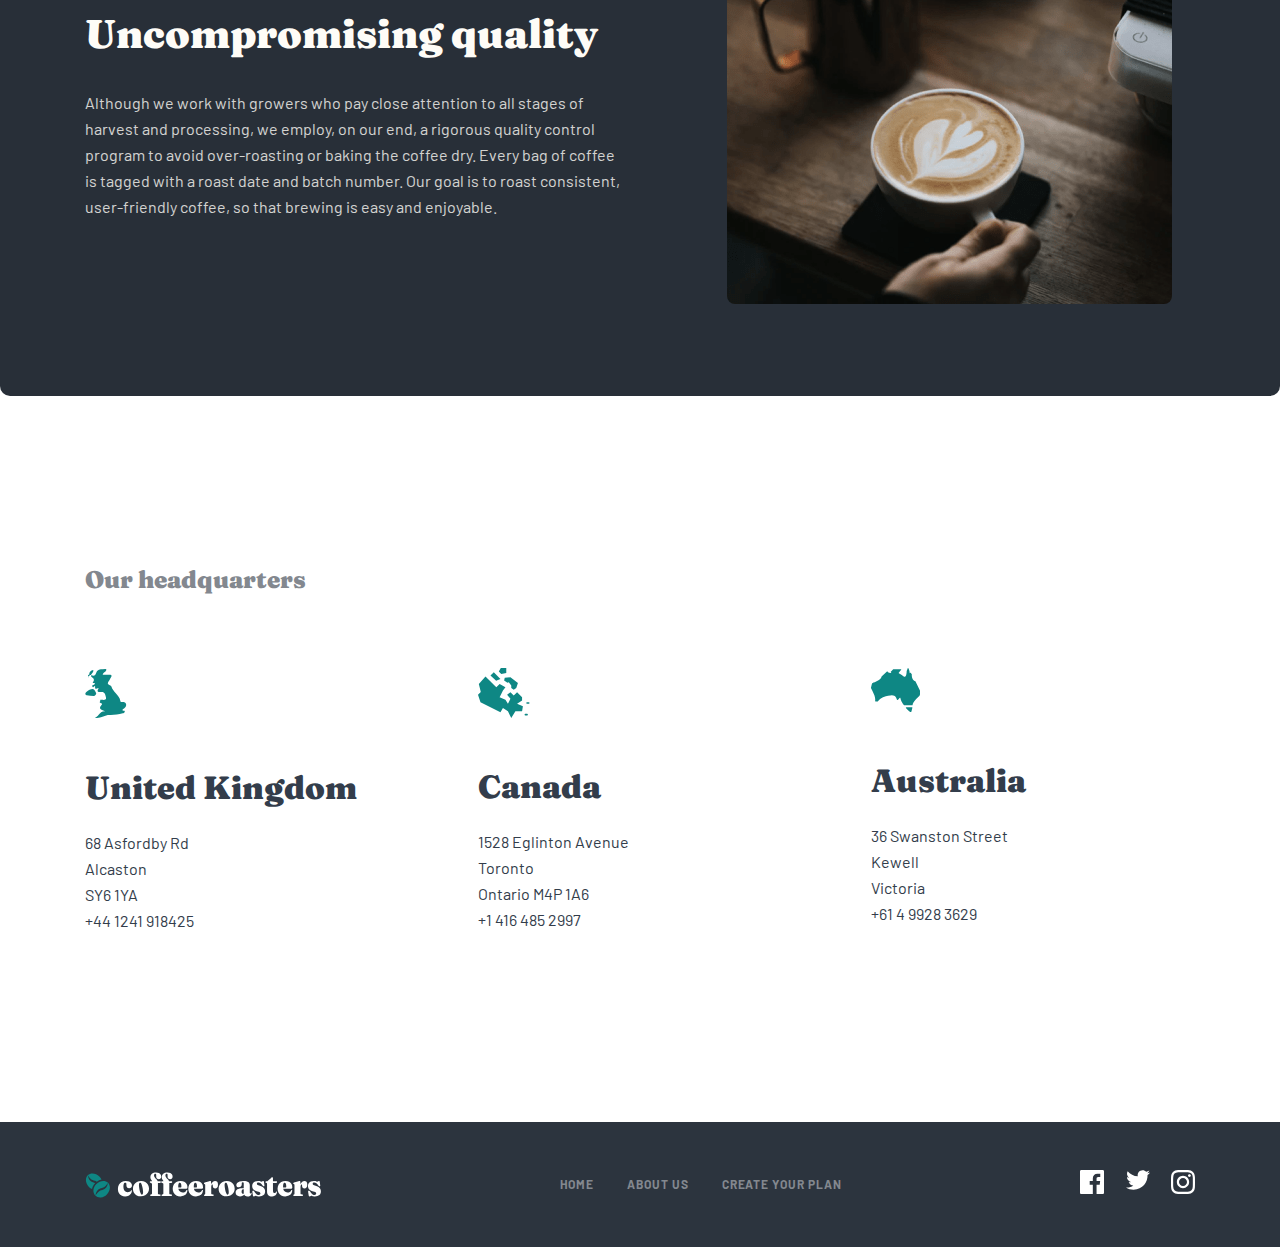
==== commit f6357eb8: "comments finished" ====
--- a/about.html
+++ b/about.html
@@ -8,7 +8,6 @@
     <meta name="author" content="Zafarov Polat">
     <meta http-equiv="X-UA-Compatible" content="IE=edge">
     <meta name="viewport" content="width=device-width, initial-scale=1.0">
-    <link rel="stylesheet" href="./css/normalize.css">
     <link rel="stylesheet" href="./css/main.css">
     <!-- <link rel="stylesheet" href="./css/main.min.css"> -->
     <link rel="icon" href="./images/coffe-roaster.svg">
@@ -19,16 +18,22 @@
 
     <header class="header">
         <div class="container header__container">
-            <a href="index.html">
-                <img class="header__logo" src="./images/logo.svg" alt="header-logo" width="236">
+            <a href="./index.html">
+                <img class="header__logo" src="./images/logo.svg" alt="header-logo" width="236" height="26">
             </a>
-            <nav class="header__menu">
+
+            <button class="header__menu">
+                <img src="./images/open-menu.svg" alt="" class="header__open" width="16" height="15">
+                <img src="./images/close-menu.svg" alt="" class="header__close" width="16" height="15">
+            </button>
+
+            <nav class="header__nav">
                 <ul class="header__list">
                     <li class="header__item">
                         <a href="./index.html" class="header__link">home</a>
                     </li>
                     <li class="header__item">
-                        <a href="#" class="header__link">about us</a>
+                        <a href="./about.html" class="header__link">about us</a>
                     </li>
                     <li class="header__item">
                         <a href="plan.html" class="header__link">create your plan</a>
@@ -54,7 +59,9 @@
         <section class="commit">
             <div class="container commit__container">
                 <div class="commit__left">
-                    <img class="commit__img" src="./images/Commit.png" alt="Commit" width="445" height="520">
+                    <img class="commit__img" src="./images/Commit.png"
+                        srcset="./images/Commit.png 1x, ./images/Commit@2x.png  2x" alt="Commit" width="445"
+                        height="520">
                 </div>
                 <div class="commit__right">
                     <h2 class="commit__name">Our commitment</h2>
@@ -81,7 +88,9 @@
                         enjoyable.</h4>
                 </div>
                 <div class="quality__right">
-                    <img class="quality__img" src="./images/Quality.png" alt="Quality" width="445" height="474">
+                    <img class="quality__img" src="./images/Quality.png"
+                        srcset="./images/Quality.png 1x, ./images/Quality@2x.png  2x" alt="Quality" width="445"
+                        height="474">
                 </div>
             </div>
         </section>
@@ -121,7 +130,7 @@
         <div class="container footer__container">
             <div class="footer__left">
                 <a href="index.html">
-                    <img class="header__logo" src="./images/logo2.svg" alt="header-logo" width="236">
+                    <img class="header__logo" src="./images/logo2.svg" alt="header-logo" width="236" height="26">
                 </a>
             </div>
 
--- a/css/main.css
+++ b/css/main.css
@@ -548,6 +548,12 @@
   opacity: 0.8;
 }
 
+@media (-webkit-min-device-pixel-ratio: 2), (min-resolution: 192dpi) {
+  .hero__container {
+    background: url("/images/hero-img@2x.png");
+  }
+}
+
 .collection {
   margin-bottom: 180px;
 }
@@ -624,6 +630,12 @@
   line-height: 26px;
   text-align: center;
   color: #333D4B;
+}
+
+@media (-webkit-min-device-pixel-ratio: 2), (min-resolution: 192dpi) {
+  .collection__container {
+    background: url("/images/collections@2x.png");
+  }
 }
 
 .choose {
@@ -880,6 +892,12 @@
   color: #FEFCF7;
 }
 
+@media (-webkit-min-device-pixel-ratio: 2), (min-resolution: 192dpi) {
+  __container {
+    background-image: url(/images/About_Us@2x.png);
+  }
+}
+
 .commit {
   margin-bottom: 248px;
 }
@@ -1077,6 +1095,12 @@
   color: #FEFCF7;
   mix-blend-mode: normal;
   opacity: 0.8;
+}
+
+@media (-webkit-min-device-pixel-ratio: 2), (min-resolution: 192dpi) {
+  __container {
+    background-image: url(/images/Create_plan@2x.png);
+  }
 }
 
 .work-plan__container {
@@ -1410,6 +1434,7 @@
   .collection__container {
     background-position: top;
     background-size: 689px;
+    background-repeat: no-repeat;
   }
   .collection__list {
     width: 573px;
@@ -1451,6 +1476,7 @@
     margin-bottom: 144px;
   }
   .hero__container {
+    background-image: url(/images/hero-img.png);
     background-position: center;
     border-radius: 10px;
     padding-left: 58px;
@@ -1515,25 +1541,6 @@
 }
 
 @media only screen and (max-width: 768px) {
-  .footer__container {
-    padding: 0;
-    -webkit-box-orient: vertical;
-    -webkit-box-direction: normal;
-        -ms-flex-direction: column;
-            flex-direction: column;
-  }
-  .footer__left {
-    margin-bottom: 33px;
-  }
-  .footer__middle {
-    margin-bottom: 65px;
-  }
-  .footer__list {
-    width: 283px;
-  }
-}
-
-@media only screen and (max-width: 768px) {
   .hero-about {
     margin-bottom: 144px;
   }
@@ -1620,7 +1627,6 @@
   }
   .our-quarters__container {
     padding: 0;
-    border: 2px solid red;
   }
   .our-quarters__list {
     display: -webkit-box;
@@ -1639,25 +1645,136 @@
   .our-quarters__item:nth-child(3n+1) {
     margin-left: -2px;
   }
-  .our-quarters__item:nth-child(1)::before {
-    content: url(../images/UK.svg);
-  }
-  .our-quarters__item:nth-child(2)::before {
-    content: url(../images/Canada.svg);
-  }
-  .our-quarters__item:nth-child(3)::before {
-    content: url(../images/Australia.svg);
-  }
-  .our-quarters__item:nth-child(4)::before {
-    content: url(../images/Australia.svg);
-  }
-  .our-quarters__item:nth-child(5)::before {
-    content: url(../images/Australia.svg);
-  }
   .our-quarters__country {
     margin-bottom: 21px;
     font-size: 24px;
     line-height: 36px;
+  }
+}
+
+@media only screen and (max-width: 768px) {
+  .hero-plan {
+    margin-bottom: 130px;
+  }
+  .hero-plan__container {
+    padding: 0px 58px;
+    background-position: -150px 0px;
+  }
+  .hero-plan__wrapper {
+    padding: 127px 0px;
+  }
+  .hero-plan__heading {
+    margin-bottom: 24px;
+    font-size: 48px;
+    line-height: 48px;
+  }
+  .hero-plan__info {
+    width: 398px;
+    font-size: 15px;
+    line-height: 25px;
+  }
+}
+
+@media only screen and (max-width: 768px) {
+  .work-plan__container {
+    width: 768px;
+    padding: 97px 39px;
+  }
+  .work-plan .work__item + .work__item {
+    margin-left: 9px;
+  }
+  .work-plan .work__item:nth-child(3n+4) {
+    margin-left: 100px;
+  }
+  .work-plan .work__item {
+    width: 223px;
+  }
+  .work-plan .work__item-number {
+    margin-bottom: 42px;
+  }
+  .work-plan .work__item-number::before {
+    content: url(../images/Oval2.svg);
+    position: absolute;
+    margin-top: -134px;
+  }
+  .work-plan .work__item-name {
+    width: 223px;
+    margin-bottom: 38px;
+    font-size: 28px;
+    line-height: 32px;
+  }
+  .work-plan .work__item-info {
+    width: 223px;
+    font-size: 15px;
+    line-height: 25px;
+  }
+}
+
+@media only screen and (max-width: 768px) {
+  .types {
+    margin-bottom: 144px;
+  }
+  .types__container {
+    padding: 0;
+  }
+  .types__titles {
+    display: none;
+  }
+  .types__cards-list {
+    margin-bottom: 142px;
+  }
+  .types__cards-name {
+    margin-bottom: 40px;
+    font-size: 32px;
+    line-height: 48px;
+  }
+  .types__cards-wrapper {
+    width: 223px;
+  }
+  .types__cards-wrapper + .types__cards-wrapper {
+    margin-left: 10px;
+  }
+  .types input[type=radio] {
+    width: 223px;
+  }
+  .types label > div {
+    padding: 32px 26px 84px 25px;
+  }
+  .types input[type=radio]:checked ~ div {
+    background-color: #0E8784;
+  }
+  .types__order {
+    border-radius: 10px;
+    width: 689px;
+    padding-left: 44px;
+    padding-right: 44px;
+  }
+  .types__order-name {
+    padding-top: 27px;
+  }
+  .types .types__order-btn {
+    -ms-flex-item-align: center;
+        -ms-grid-row-align: center;
+        align-self: center;
+  }
+}
+
+@media only screen and (max-width: 768px) {
+  .footer__container {
+    padding: 0;
+    -webkit-box-orient: vertical;
+    -webkit-box-direction: normal;
+        -ms-flex-direction: column;
+            flex-direction: column;
+  }
+  .footer__left {
+    margin-bottom: 33px;
+  }
+  .footer__middle {
+    margin-bottom: 65px;
+  }
+  .footer__list {
+    width: 283px;
   }
 }
 
@@ -1793,6 +1910,7 @@
     width: 327px;
   }
   .header {
+    position: relative;
     padding: 10px 24px;
     margin-bottom: 41px;
   }
@@ -1809,20 +1927,17 @@
   .header__nav {
     width: 16px;
     padding: 8px 0px;
-    display: none;
-  }
-  .header__list {
-    display: -webkit-box;
-    display: -ms-flexbox;
-    display: flex;
-    -webkit-box-orient: vertical;
-    -webkit-box-direction: normal;
-        -ms-flex-direction: column;
-            flex-direction: column;
+    display: block;
+  }
+  .header__item:last-child {
+    margin-bottom: 0;
   }
   .header__logo {
     width: 163px;
     height: 18px;
+  }
+  .header__nav {
+    display: none;
   }
 }
 
@@ -1908,6 +2023,256 @@
     margin-bottom: 24px;
     font-size: 15px;
     line-height: 25px;
+  }
+}
+
+@media only screen and (max-width: 375px) {
+  .hero-about {
+    margin-bottom: 120px;
+  }
+  .hero-about__container {
+    background-size: cover;
+    background-position: -320px 0px;
+    padding: 0px 24px 0px 24px;
+  }
+  .hero-about__wrapper {
+    padding: 111px 0px 87px 0px;
+  }
+  .hero-about__heading {
+    text-align: center;
+    font-size: 28px;
+    line-height: 28px;
+  }
+  .hero-about__info {
+    text-align: center;
+    width: 279px;
+  }
+}
+
+@media only screen and (max-width: 375px) {
+  .commit {
+    margin-bottom: 198px;
+  }
+  .commit__container {
+    -webkit-box-orient: vertical;
+    -webkit-box-direction: normal;
+        -ms-flex-direction: column;
+            flex-direction: column;
+  }
+  .commit__img {
+    width: 327px;
+    height: 400px;
+  }
+  .commit__left {
+    margin-bottom: 48px;
+  }
+  .commit__name {
+    text-align: center;
+  }
+  .commit__info {
+    width: 327px;
+    text-align: center;
+  }
+}
+
+@media only screen and (max-width: 375px) {
+  .quality {
+    margin-bottom: 120px;
+  }
+  .quality__container {
+    padding: 142px 24px 61px 24px;
+  }
+  .quality__left {
+    width: 279px;
+    text-align: center;
+  }
+  .quality__name {
+    font-size: 28px;
+    line-height: 28px;
+  }
+  .quality__info {
+    width: 279px;
+    line-height: 25px;
+  }
+  .quality__img {
+    width: 279px;
+    height: 156px;
+    -webkit-transform: translate(0px, -219px);
+            transform: translate(0px, -219px);
+  }
+}
+
+@media only screen and (max-width: 375px) {
+  .our-quarters {
+    margin-bottom: 120px;
+  }
+  .our-quarters__container {
+    display: -webkit-box;
+    display: -ms-flexbox;
+    display: flex;
+    -webkit-box-orient: vertical;
+    -webkit-box-direction: normal;
+        -ms-flex-direction: column;
+            flex-direction: column;
+    -webkit-box-align: center;
+        -ms-flex-align: center;
+            align-items: center;
+  }
+  .our-quarters__item {
+    width: 327px;
+    display: -webkit-box;
+    display: -ms-flexbox;
+    display: flex;
+    -webkit-box-orient: vertical;
+    -webkit-box-direction: normal;
+        -ms-flex-direction: column;
+            flex-direction: column;
+    -webkit-box-pack: center;
+        -ms-flex-pack: center;
+            justify-content: center;
+    -webkit-box-align: center;
+        -ms-flex-align: center;
+            align-items: center;
+    margin-bottom: 80px;
+  }
+  .our-quarters__item + .our-quarters__item {
+    margin-left: 0px;
+  }
+  .our-quarters__item:nth-child(3n+1) {
+    margin-left: 0px;
+  }
+  .our-quarters__country {
+    margin-bottom: 22px;
+    font-size: 28px;
+    line-height: 36px;
+  }
+}
+
+@media only screen and (max-width: 375px) {
+  .hero-plan {
+    margin-bottom: 120px;
+  }
+  .hero-plan__container {
+    background-image: url(/images/hero-plan-mobile.jpg);
+    background-position: 0px 0px;
+    background-size: cover;
+    padding: 0px 24px;
+  }
+  .hero-plan__wrapper {
+    padding: 101px 0px 136px 0px;
+  }
+  .hero-plan__heading {
+    text-align: center;
+    width: 279px;
+    margin-bottom: 22px;
+    font-size: 40px;
+    line-height: 40px;
+  }
+  .hero-plan__info {
+    text-align: center;
+    width: 279px;
+  }
+}
+
+@media only screen and (max-width: 375px) {
+  .work-plan__container {
+    width: 375px;
+    padding: 80px 27px;
+  }
+  .work-plan .work__item + .work__item {
+    margin-left: 0px;
+  }
+  .work-plan .work__item:nth-child(3n+4) {
+    margin-left: 0px;
+  }
+  .work-plan .work__item {
+    width: 327px;
+    display: -webkit-box;
+    display: -ms-flexbox;
+    display: flex;
+    -webkit-box-orient: vertical;
+    -webkit-box-direction: normal;
+        -ms-flex-direction: column;
+            flex-direction: column;
+    -webkit-box-align: center;
+        -ms-flex-align: center;
+            align-items: center;
+  }
+  .work-plan .work__item-number {
+    margin-bottom: 24px;
+  }
+  .work-plan .work__item-name {
+    width: 327px;
+    margin-bottom: 24px;
+  }
+  .work-plan .work__item-info {
+    width: 327px;
+  }
+}
+
+@media only screen and (max-width: 375px) {
+  .types {
+    margin-bottom: 120px;
+  }
+  .types__cards-list {
+    width: 335px;
+    margin-bottom: 114px;
+  }
+  .types__cards-item {
+    margin-bottom: 110px;
+  }
+  .types__cards-item:last-child {
+    margin-bottom: 0px;
+  }
+  .types__cards-name {
+    width: 240px;
+    margin-bottom: 32px;
+    font-size: 24px;
+    line-height: 28px;
+  }
+  .types__cards-wrapper {
+    width: 328px;
+    margin-bottom: 16px;
+  }
+  .types__cards-block {
+    padding-bottom: 455px;
+  }
+  .types__cards-wrapper + .types__cards-wrapper {
+    margin-left: 0px;
+  }
+  .types input[type=radio] {
+    width: 328px;
+  }
+  .types label > div {
+    padding: 24px 25px;
+  }
+  .types__cards-text {
+    margin-bottom: 8px;
+    font-size: 24px;
+    line-height: 32px;
+  }
+  .types__cards-subtext {
+    width: 278px;
+    font-size: 16px;
+    line-height: 26px;
+  }
+  .types__order {
+    width: 328px;
+    margin-bottom: 56px;
+    padding-left: 24px;
+    padding-right: 24px;
+  }
+  .types__order-name {
+    padding-top: 32px;
+  }
+  .types__order-text {
+    width: 279px;
+    padding-bottom: 32px;
+  }
+  .types .types__order-btn {
+    -ms-flex-item-align: center;
+        -ms-grid-row-align: center;
+        align-self: center;
   }
 }
 
